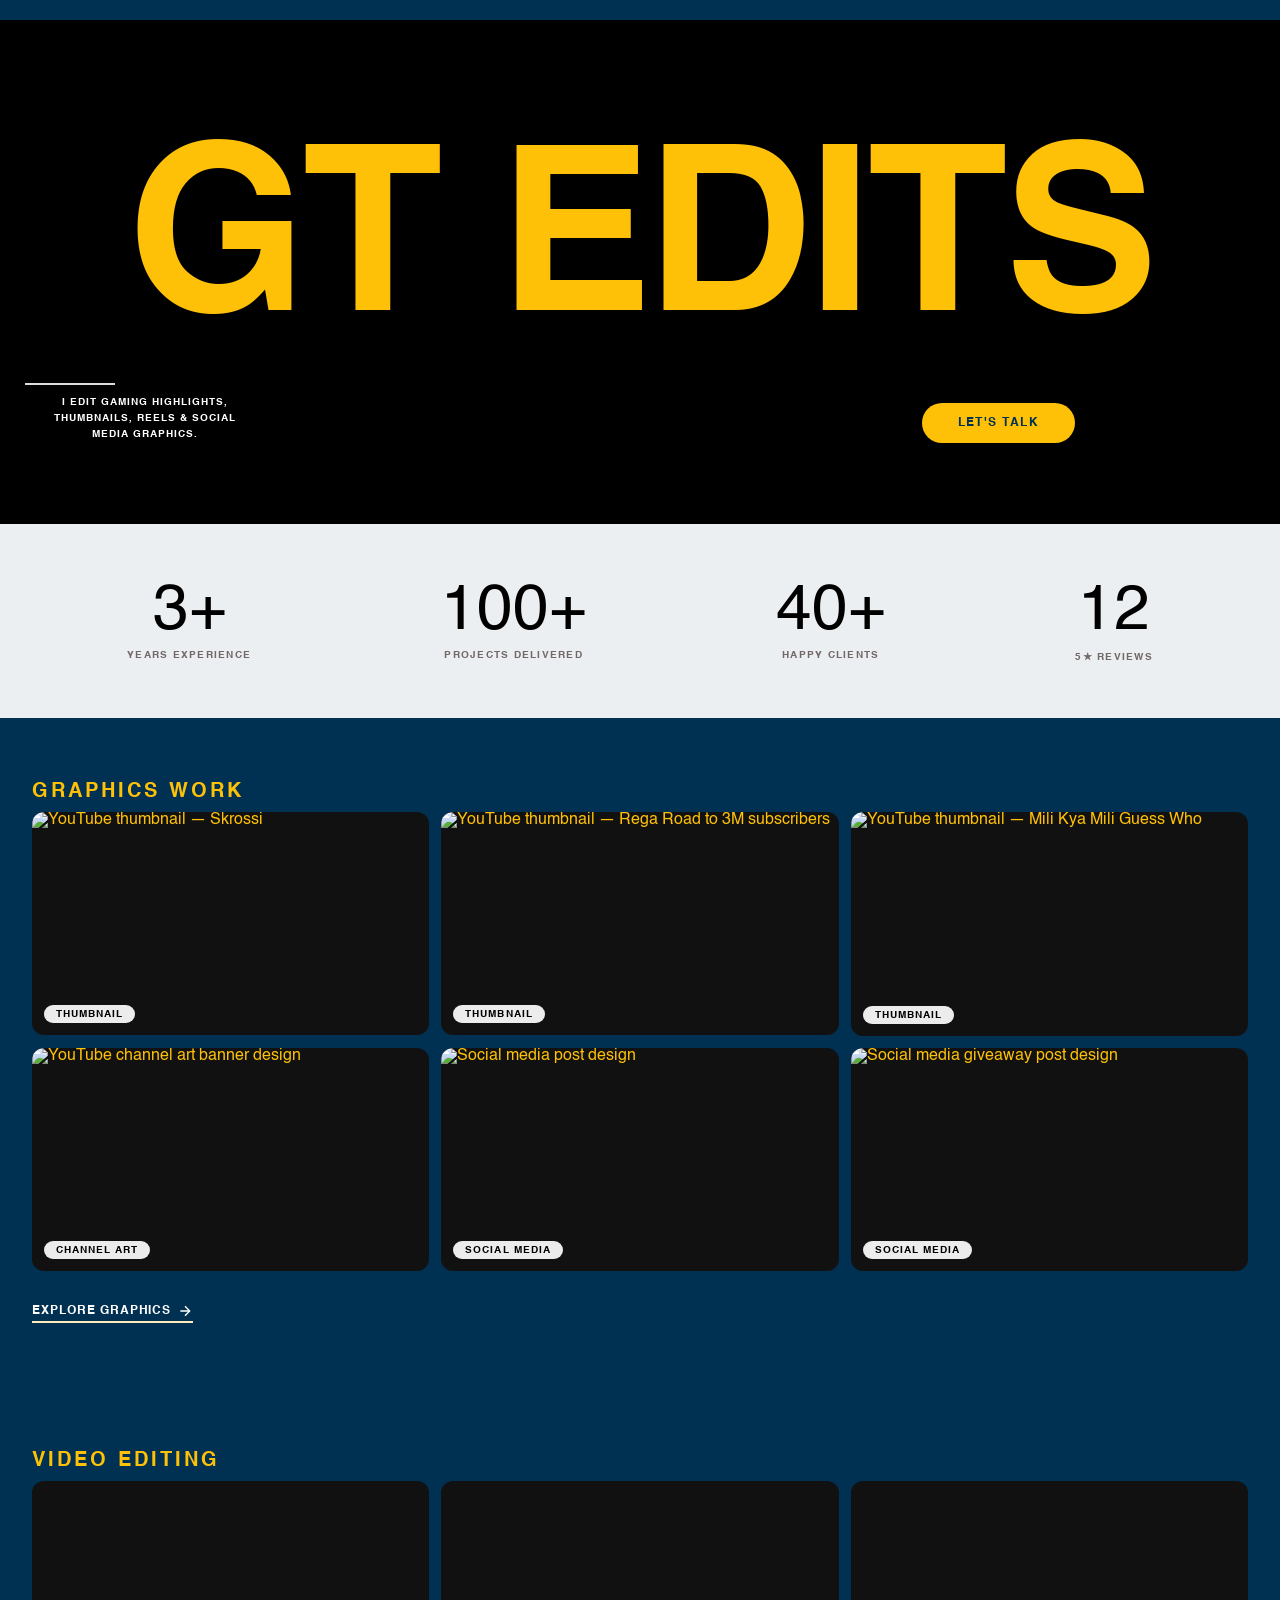
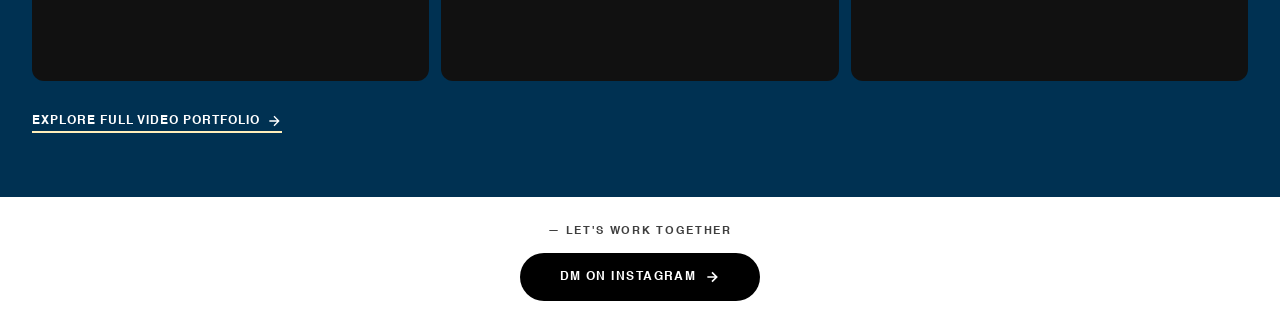
==== index.html @ 6e2072bf "Changed Fonts" ====
<!DOCTYPE html>
<html lang="en">

<head>
  <script async src="https://www.googletagmanager.com/gtag/js?id=G-DN6498BW3F"></script>
  <script>
    window.dataLayer = window.dataLayer || [];
    function gtag() { dataLayer.push(arguments); }
    gtag('js', new Date());
    gtag('config', 'G-DN6498BW3F');
  </script>

  <meta charset="UTF-8">
  <meta name="viewport" content="width=device-width, initial-scale=1.0">
  <meta name="description"
    content="GT Edits Portfolio — Tanishq Mehta, a freelance video editor and graphic designer specializing in gaming highlights, thumbnails, reels, and social media graphics.">
  <title>GT Edits Portfolio</title>
  <link rel="canonical" href="https://gt228-tan.github.io/GT-Edits-Portfolio/">
  <meta name="robots" content="index, follow">
  <meta property="og:type" content="website">
  <meta property="og:title" content="GT Edits Portfolio">
  <meta property="og:description" content="GT Edits Portfolio — Tanishq Mehta, a freelance video editor and graphic designer specializing in gaming highlights, thumbnails, reels, and social media graphics.">
  <meta property="og:url" content="https://gt228-tan.github.io/GT-Edits-Portfolio/">
  <meta property="og:image" content="https://gt228-tan.github.io/GT-Edits-Portfolio/GT_LOGO.png">
  <meta property="og:site_name" content="GT Edits">
  <meta name="twitter:card" content="summary_large_image">
  <meta name="twitter:title" content="GT Edits Portfolio">
  <meta name="twitter:description" content="GT Edits Portfolio — Tanishq Mehta, a freelance video editor and graphic designer specializing in gaming highlights, thumbnails, reels, and social media graphics.">
  <meta name="twitter:image" content="https://gt228-tan.github.io/GT-Edits-Portfolio/GT_LOGO.png">
  <meta name="twitter:creator" content="@GTTanishq22">

  <link rel="preload" href="fonts/Helvetica.woff" as="font" type="font/woff" crossorigin>
  <link rel="preload" href="fonts/Helvetica-Bold.woff" as="font" type="font/woff" crossorigin>

  <link rel="icon" type="image/x-icon" href="GTLogo.ico">
  <link rel="stylesheet" href="new.css">
</head>

<body data-page="Home">

  <div id="gt-header"></div>

  <section class="hero">
    <div class="hero-text-block">

      <div class="hero-row-2">
        <h1 class="hero-editor">GT EDITS</h1>
      </div>

      <div class="hero-bottom">
        <div class="hero-tagline">
          <hr>
          <p>I edit gaming highlights,<br>thumbnails, reels &amp; social media graphics.</p>
        </div>

        <a href="https://www.instagram.com/gt._.edits/" target="_blank" rel="noopener noreferrer" class="hero-cta">
          Let's Talk
        </a>
      </div>

    </div>
  </section>

  <div class="stats-bar">
    <div class="stat-item">
      <span class="stat-num">3+</span>
      <span class="stat-label">Years Experience</span>
    </div>
    <div class="stat-item">
      <span class="stat-num">100+</span>
      <span class="stat-label">Projects Delivered</span>
    </div>
    <div class="stat-item">
      <span class="stat-num">40+</span>
      <span class="stat-label">Happy Clients</span>
    </div>
    <div class="stat-item">
      <span class="stat-num">12</span>
      <span class="stat-label">5★ Reviews</span>
    </div>
  </div>

  <section class="work-preview">
    <h2 class="section-label">Graphics Work</h2>

    <div class="work-grid">
      <div class="work-card">
        <img src="Tbs/mazy50finish.jpg" alt="YouTube thumbnail — Skrossi" loading="lazy">
        <span class="work-card-label">Thumbnail</span>
      </div>
      <div class="work-card">
        
        <img src="Tbs/Rega Road to 3M.jpg" alt="YouTube thumbnail — Rega Road to 3M subscribers" loading="lazy">
        <span class="work-card-label">Thumbnail</span>
      </div>
      <div class="work-card">
        <img src="Tbs/Mili Guess Who 2.jpg" alt="YouTube thumbnail — Mili Kya Mili Guess Who" loading="lazy">
        <span class="work-card-label">Thumbnail</span>
      </div>
      <!-- <div class="work-card">
        <img src="Tbs/Skrossi Tb.jpg" alt="YouTube thumbnail — Skrossi" loading="lazy">
        <span class="work-card-label">Thumbnail</span>
      </div> -->
      <div class="work-card">
        <img src="Tbs/BHs/banner4.png" alt="YouTube channel art banner design" loading="lazy">
        <span class="work-card-label">Channel Art</span>
      </div>
      <div class="work-card">
        <img src="SMP/Mau bt.jpeg" alt="Social media post design" loading="lazy" height="100px" width="100px">
        <span class="work-card-label">Social Media</span>
      </div>
      <div class="work-card">
        <img src="SMP/Giveaway 50.png" alt="Social media giveaway post design" loading="lazy">
        <span class="work-card-label">Social Media</span>
      </div>
    </div>

    <a href="Graphics.html" class="work-explore-link">
      Explore Graphics
      <svg width="16" height="16" fill="none" stroke="currentColor" stroke-width="2" viewBox="0 0 24 24">
        <path d="M5 12h14M12 5l7 7-7 7" />
      </svg>
    </a>
  </section>

  <section class="video-preview">
    <h2 class="section-label">Video Editing</h2>

    <div class="video-grid">
      <div class="video-card">
        <iframe src="https://www.youtube.com/embed/9n5BOeeUVZ0" title="GT Edits — Gaming Highlight 1" allowfullscreen
          loading="lazy"></iframe>
      </div>
      <div class="video-card">
        <iframe src="https://www.youtube.com/embed/ND9HsXnrsl4" title="GT Edits — Gaming Highlight 2" allowfullscreen
          loading="lazy"></iframe>
      </div>
      <div class="video-card">
        <iframe src="https://www.youtube.com/embed/OLx-7hmLeWI" title="GT Edits — Vlog" allowfullscreen
          loading="lazy"></iframe>
      </div>
    </div>

    <a href="Vid.html" class="work-explore-link">
      Explore Full Video Portfolio
      <svg width="16" height="16" fill="none" stroke="currentColor" stroke-width="2" viewBox="0 0 24 24">
        <path d="M5 12h14M12 5l7 7-7 7" />
      </svg>
    </a>
  </section>



  <section class="contact-cta">
    <p class="tagline">— Let's Work Together</p>

    <a href="https://www.instagram.com/gt._.edits/" target="_blank" rel="noopener noreferrer" class="cta-btn-white">
      DM on Instagram
      <svg width="16" height="16" fill="none" stroke="currentColor" stroke-width="2.5" viewBox="0 0 24 24">
        <path d="M5 12h14M12 5l7 7-7 7" />
      </svg>
    </a>
  </section>

  <div id="gt-footer"></div>

  <script src="nav.js"></script>
</body>

</html>
---- new.css ----
/* #### Helvetica Font Family (@font-face) #### */
@font-face {
  font-family: 'Helvetica';
  font-style: normal;
  font-weight: 400;
  font-display: swap;
  src: local('Helvetica'),
       url('fonts/Helvetica.woff') format('woff'),
       url('fonts/Helvetica.ttf') format('truetype');
}

@font-face {
  font-family: 'Helvetica';
  font-style: normal;
  font-weight: 700;
  font-display: swap;
  src: local('Helvetica Bold'),
       url('fonts/Helvetica-Bold.woff') format('woff'),
       url('fonts/Helvetica-Bold.ttf') format('truetype');
}

@font-face {
  font-family: 'Helvetica';
  font-style: italic;
  font-weight: 400;
  font-display: swap;
  src: local('Helvetica Oblique'),
       url('fonts/Helvetica-Oblique.woff') format('woff'),
       url('fonts/Helvetica-Oblique.ttf') format('truetype');
}

@font-face {
  font-family: 'Helvetica';
  font-style: italic;
  font-weight: 700;
  font-display: swap;
  src: local('Helvetica Bold Oblique'),
       url('fonts/Helvetica-BoldOblique.woff') format('woff'),
       url('fonts/Helvetica-BoldOblique.ttf') format('truetype');
}

@font-face {
  font-family: 'Helvetica';
  font-style: normal;
  font-weight: 300;
  font-display: swap;
  src: local('Helvetica Light'),
       url('fonts/Helvetica-Light.woff') format('woff'),
       url('fonts/Helvetica-Light.ttf') format('truetype');
}

@font-face {
  font-family: 'Helvetica Compressed';
  font-style: normal;
  font-weight: 400;
  font-display: swap;
  src: local('Helvetica Compressed'),
       url('fonts/Helvetica-Compressed.woff') format('woff'),
       url('fonts/helvetica-compressed-5871d14b6903a.otf') format('opentype');
}

@font-face {
  font-family: 'Helvetica Rounded Bold';
  font-style: normal;
  font-weight: 700;
  font-display: swap;
  src: local('Helvetica Rounded Bold'),
       url('fonts/Helvetica-RoundedBold.woff') format('woff'),
       url('fonts/helvetica-rounded-bold-5871d05ead8de.otf') format('opentype');
}

:root {
  --blue: #2020ff;
  --blue-dark: #1414cc;
  --red: #ffffff;

  /* Light theme tokens */
  --bg: #003152;
  --bg-section: #003152;
  --bg-stats: #ffffffeb;
  --color-text: #FEC107;
  --navbar-bg: #001729;
  --navbar-border: rgba(0, 0, 0, 0.06);
  --logo-color: #ffffff;
  --footer-bg: #000000;
  --footer-color: #ffffff;
  --section-label-color: #FEC107;
  --work-card-bg: #111111;
  --video-card-bg: #111111;
  --contact-cta-bg: #ffffff;
  --contact-cta-color: #000000;
  --cta-btn-bg: #000000;
  --cta-btn-color: #ffffff;
  --explore-link-color: #ffffff;
}

/* [data-theme="dark"] {
  --bg: #0d0d0d;
  --bg-section: #111111;
  --bg-stats: #161616;
  --color-text: #f0f0f0;
  --navbar-bg: rgba(13, 13, 13, 0.92);
  --navbar-border: rgba(255, 255, 255, 0.07);
  --logo-color: #ffffff;
  --footer-bg: #000000;
  --footer-color: #ffffff;
  --section-label-color: #f0f0f0;
  --work-card-bg: #1e1e1e;
  --video-card-bg: #1e1e1e;
  --contact-cta-bg: #111111;
  --contact-cta-color: #f0f0f0;
  --cta-btn-bg: #f0f0f0;
  --cta-btn-color: #000000;
  --explore-link-color: #f0f0f0;
} */

* {
  box-sizing: border-box;
  margin: 0;
  padding: 0;
}

html {
  scroll-behavior: smooth;
}

body {
  font-family: 'Helvetica', Arial, sans-serif;
  background: var(--bg);
  color: var(--color-text);
  overflow-x: hidden;
  transition: background 0.3s ease, color 0.3s ease;
}

.gt-navbar {
  position: fixed;
  top: 0;
  left: 0;
  right: 0;
  z-index: 100;
  display: flex;
  align-items: center;
  justify-content: space-between;
  padding: 3px 8px;
  background: var(--navbar-bg);
  backdrop-filter: blur(10px);
  border-bottom: 1px solid var(--navbar-border);
  transition: background 0.3s ease, border-color 0.3s ease;
}

.gt-logo {
  font-family: 'Helvetica', Arial, sans-serif;
  font-size: 1.4rem;
  letter-spacing: 1px;
  color: var(--logo-color);
  text-decoration: none;
  transition: color 0.3s ease;
}



.navnav {
  display: flex;
  align-items: center;
  padding: 10px 8px;
  gap: 20px;
  margin-left: auto;
  justify-content: flex-end;
}

.gt-nav {
  font-family: 'Helvetica', Arial, sans-serif;
  font-size: 18px;
  color: #ffffff;
  text-decoration: none;

}

@media (min-width: 769px) {
  .gt-hamburger {
    display: none;
  }
}

@media (max-width: 768px) {
  .navnav {
    display: none;
  }
}



.gt-logo span {
  color: var(--blue);
}

.gt-hamburger {
  display: flex;
  flex-direction: column;
  gap: 5px;
  cursor: pointer;
  padding: 4px;
  background: none;
  border: none;
}

.gt-hamburger span {
  display: block;
  width: 24px;
  height: 2px;
  background: var(--logo-color);
  transition: all 0.3s;
}

.gt-mobile-menu {
  position: fixed;
  top: 0;
  right: -100%;
  width: min(300px, 85vw);
  height: 100vh;
  background: #000;
  z-index: 200;
  padding: 60px 32px 32px;
  display: flex;
  flex-direction: column;
  gap: 32px;
  transition: right 0.35s cubic-bezier(0.4, 0, 0.2, 1);
}

.gt-mobile-menu.open {
  right: 0;
}

.gt-mobile-menu a {
  color: #fff;
  text-decoration: none;
  font-size: 1.5rem;
  font-weight: 700;
  letter-spacing: 0.02em;
  transition: color 0.2s;
}

.gt-mobile-menu a:hover {
  color: #FEC107;
}

.gt-mobile-contact {
  color: #FEC107;
  margin-top: auto;
}

.gt-mobile-close {
  position: absolute;
  top: 20px;
  right: 24px;
  background: none;
  border: none;
  color: #fff;
  font-size: 1.8rem;
  cursor: pointer;
  line-height: 1;
}

.gt-overlay {
  position: fixed;
  inset: 0;
  background: rgba(0, 0, 0, 0.5);
  z-index: 150;
  opacity: 0;
  pointer-events: none;
  transition: opacity 0.3s;
}

.gt-overlay.open {
  opacity: 1;
  pointer-events: all;
}

.hero {
  min-height: 56vh;
  display: flex;
  flex-direction: column;
  justify-content: center;
  padding-top: 20px;
  margin-top: 20px;
  background: #000000;
  position: relative;
  overflow: hidden;
}

@media (max-width: 768px) {
  .hero {
    padding-top: 6px;
  }
}

.hero-text-block {
  text-align: center;
  position: relative;
  padding: 0 5px;
}

.hero-editor {
  font-family: 'Helvetica', Arial, sans-serif;
  font-size: clamp(5rem, 18vw, 16rem);
  color: #FEC107;
  letter-spacing: -0.02em;
  line-height: 0.85;
  display: block;
  margin-top: 50px;
}

.hero-bottom {
  display: flex;
  align-items: flex-end;
  justify-content: space-between;
  padding-top: 20px;
  padding-left: 20px;
  margin-top: 16px;
  gap: 20px;
  margin-bottom: 20px;
  flex-wrap: wrap;
}

@media (max-width: 768px) {
  .hero-bottom {
    padding-top: 20px;
    padding-left: 50px;
    margin-top: 16px;
    gap: 20px;
    flex-wrap: wrap;
  }
}

.hero-tagline {
  max-width: 220px;
}

.hero-tagline hr {
  border: none;
  border-top: 2px solid #dbdbdb;
  width: 90px;
  margin-bottom: 10px;
}

.hero-tagline p {
  font-size: 0.62rem;
  font-weight: 700;
  letter-spacing: 0.1em;
  text-transform: uppercase;
  line-height: 1.6;
  margin-left: 20px;
  color: #ffffff;
}

.hero-cta {
  display: inline-flex;
  align-items: center;
  background: #FEC107;
  color: #003152;
  font-family: 'Helvetica', Arial, sans-serif;
  font-weight: 800;
  font-size: 0.75rem;
  letter-spacing: 0.12em;
  text-transform: uppercase;
  padding: 14px 36px;
  margin-right: 200px;
  border-radius: 100px;
  text-decoration: none;
  border: none;
  cursor: pointer;
  transition: background 0.2s, transform 0.15s;
}

@media (max-width: 768px) {
  .hero-cta {
    margin-right: 20px;
  }
}

.hero-cta:hover {
  background: var(--blue-dark);
  transform: translateY(-2px);
  color: #fff;
}

.work-preview {
  padding: 64px 32px;
  background: var(--bg-section);
  transition: background 0.3s ease;
}

.section-label {
  font-size: 20px;
  font-weight: 700;
  letter-spacing: 0.15em;
  text-transform: uppercase;
  color: var(--section-label-color);
  margin-bottom: 10px;
  transition: color 0.3s ease;
}

.work-grid {
  display: grid;
  grid-template-columns: repeat(3, 1fr);
  gap: 12px;
}

@media (max-width: 640px) {
  .work-grid {
    grid-template-columns: 1fr;
  }
}

.work-card {
  position: relative;
  overflow: hidden;
  border-radius: 12px;
  aspect-ratio: 16 / 9;
  background: var(--work-card-bg);
  transition: background 0.3s ease;
}

.work-card img {
  width: 100%;
  height: 100%;
  object-fit: cover;
  transition: transform 0.4s ease;
  display: block;
}

.work-card:hover img {
  transform: scale(1.06);
}

.work-card-label {
  position: absolute;
  bottom: 12px;
  left: 12px;
  background: rgba(255, 255, 255, 0.92);
  color: #000;
  font-size: 0.65rem;
  font-weight: 800;
  letter-spacing: 0.1em;
  text-transform: uppercase;
  padding: 4px 12px;
  border-radius: 100px;
}

.work-explore-link {
  display: inline-flex;
  align-items: center;
  gap: 6px;
  margin-top: 32px;
  font-size: 12px;
  font-weight: 700;
  letter-spacing: 0.08em;
  text-transform: uppercase;
  color: var(--explore-link-color);
  text-decoration: none;
  border-bottom: 2px solid #ffeeba;;
  padding-bottom: 2px;
  transition: color 0.2s;
}

.work-explore-link:hover {
  color: #ffeeba;
}

.stats-bar {
  background: var(--bg-stats);
  display: flex;
  justify-content: space-around;
  flex-wrap: wrap;
  gap: 0;
  padding: 40px 32px;
  transition: background 0.3s ease;
}

.stat-item {
  text-align: center;
  padding: 16px 24px;
}

.stat-num {
  font-family: 'Helvetica', Arial, sans-serif;
  font-size: clamp(2.5rem, 6vw, 4rem);
  color: #000000;
  display: block;
  line-height: 1;
}

.stat-label {
  display: block;
  font-size: 0.65rem;
  font-weight: 700;
  letter-spacing: 0.12em;
  text-transform: uppercase;
  color: rgba(35, 13, 13, 0.6);
  margin-top: 6px;
}

.video-preview {
  padding: 64px 32px;
  background: var(--bg-section);
  transition: background 0.3s ease;
}

.video-grid {
  display: grid;
  grid-template-columns: repeat(3, 1fr);
  gap: 12px;
}

@media (max-width: 640px) {
  .video-grid {
    grid-template-columns: 1fr;
  }
}

.video-card {
  border-radius: 12px;
  overflow: hidden;
  background: var(--video-card-bg);
  transition: background 0.3s ease;
}

.video-card iframe {
  width: 100%;
  height: 200px;
  display: block;
  border: none;
}

.clients-strip {
  padding: 48px 32px;
  background: #f5f5f5;
}

.clients-strip-label {
  text-align: center;
  font-size: 0.65rem;
  font-weight: 700;
  letter-spacing: 0.15em;
  text-transform: uppercase;
  color: #888;
  margin-bottom: 28px;
}

.clients-scroll {
  display: flex;
  overflow-x: auto;
  justify-content: center;
  gap: 16px;
  padding-bottom: 12px;
  scrollbar-width: none;
  margin-left: 20px;
}

.clients-scroll::-webkit-scrollbar {
  display: none;
}

.client-chip {
  flex-shrink: 0;
  display: flex;
  align-items: center;
  gap: 10px;
  background: #fff;
  border-radius: 100px;
  padding: 10px 18px 10px 10px;
  font-size: 0.75rem;
  font-weight: 700;
  color: #000;
  text-decoration: none;
  border: 1.5px solid #e0e0e0;
  transition: border-color 0.2s, transform 0.15s;
  white-space: nowrap;
}

.client-chip:hover {
  border-color: var(--blue);
  transform: translateY(-2px);
}

.client-chip img {
  width: 32px;
  height: 32px;
  border-radius: 50%;
  object-fit: cover;
}

.client-chip-count {
  color: #888;
  font-weight: 400;
  font-size: 0.65rem;
  margin-left: 4px;
}

.client-chip--accent {
  border-color: var(--blue);
  color: var(--blue);
}

.contact-cta {
  background: var(--contact-cta-bg);
  padding: 28px 32px;
  text-align: center;
  color: var(--contact-cta-color);
  transition: background 0.3s ease, color 0.3s ease;
}

.contact-cta .tagline {
  font-size: 0.7rem;
  font-weight: 700;
  letter-spacing: 0.15em;
  text-transform: uppercase;
  opacity: 0.75;
  margin-bottom: 16px;
}

.cta-btn-white {
  display: inline-flex;
  align-items: center;
  gap: 8px;
  background: var(--cta-btn-bg);
  color: var(--cta-btn-color);
  font-weight: 800;
  font-size: 0.75rem;
  letter-spacing: 0.12em;
  text-transform: uppercase;
  padding: 16px 40px;
  border-radius: 100px;
  text-decoration: none;
  transition: background 0.2s, transform 0.15s, color 0.3s ease;
}

.cta-btn-white:hover {
  background: #003152;
  color: #fff;
  transform: translateY(-2px);
}

.gt-footer {
  background: #001729;
  color: #fff;
  padding: 28px 32px;
  display: flex;
  justify-content: space-between;
  align-items: center;
  flex-wrap: wrap;
  gap: 12px;
}

@media (max-width: 768px) {
  .gt-footer {
    flex-direction: column;
    align-items: flex-start;
    gap: 20px;
    padding: 24px 20px;
  }

  .gt-footer-links {
    flex-wrap: wrap;
    gap: 12px;
  }

  .gt-footer-copy {
    text-align: left;
  }
}

.gt-footer-logo {
  font-family: 'Helvetica', Arial, sans-serif;
  font-size: 1.1rem;
  letter-spacing: 1px;
  text-decoration: none;
  color: #fff;
}

.gt-footer-logo span {
  color: var(--blue);
}

.gt-footer-links {
  display: flex;
  align-items: center;
  gap: 20px;
}

.gt-footer-links a {
  color: rgba(255, 255, 255, 0.6);
  font-size: 0.7rem;
  font-weight: 600;
  letter-spacing: 0.08em;
  text-transform: uppercase;
  text-decoration: none;
  transition: color 0.2s;
}

.gt-footer-links a:hover {
  color: #fff;
}

.gt-footer-social {
  display: flex;
  align-items: center;
  gap: 16px;
}

.gt-footer-social a {
  color: rgba(255, 255, 255, 0.6);
  transition: color 0.2s;
}

.gt-footer-social a:hover {
  color: #FEC107;
}

.gt-footer-social svg {
  width: 18px;
  height: 18px;
}

.gt-footer-copy {
  width: 100%;
  text-align: center;
  font-size: 0.65rem;
  color: rgba(255, 255, 255, 0.35);
  padding-top: 16px;
  border-top: 1px solid rgba(255, 255, 255, 0.08);
}
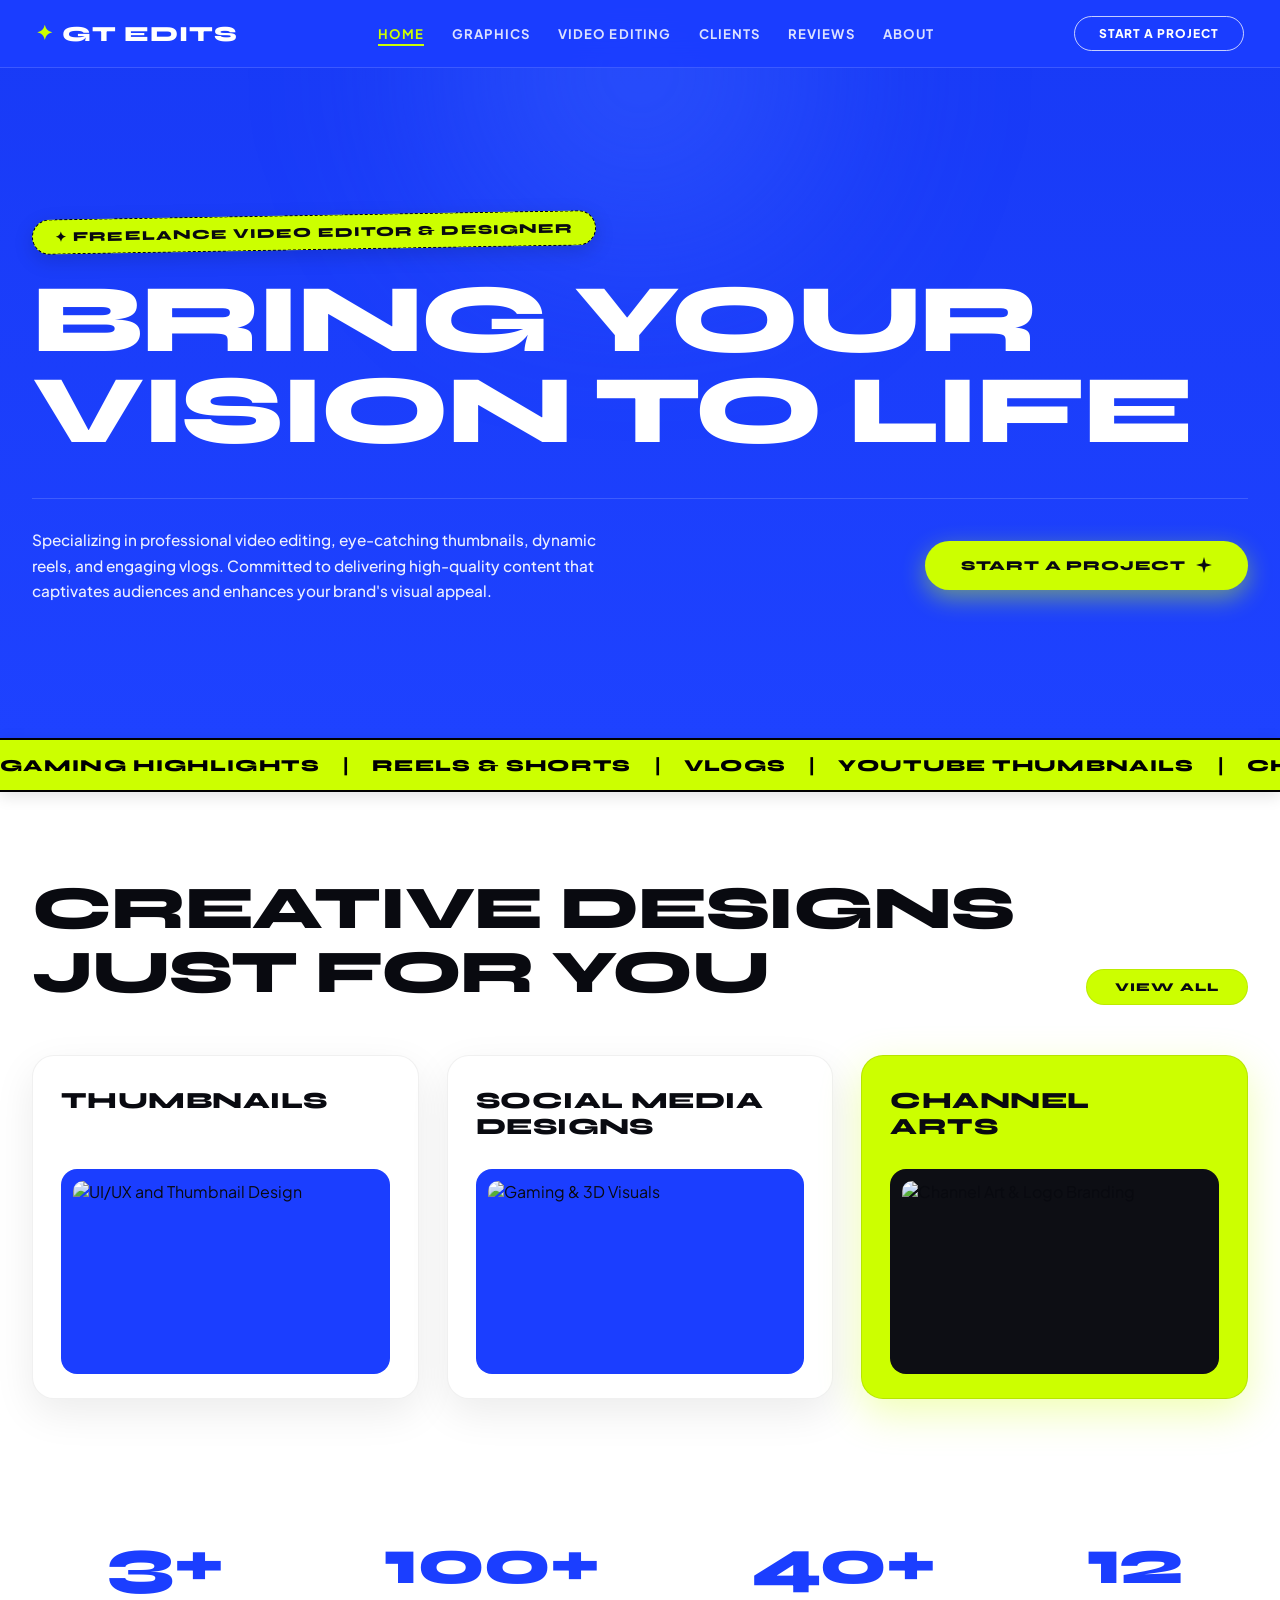
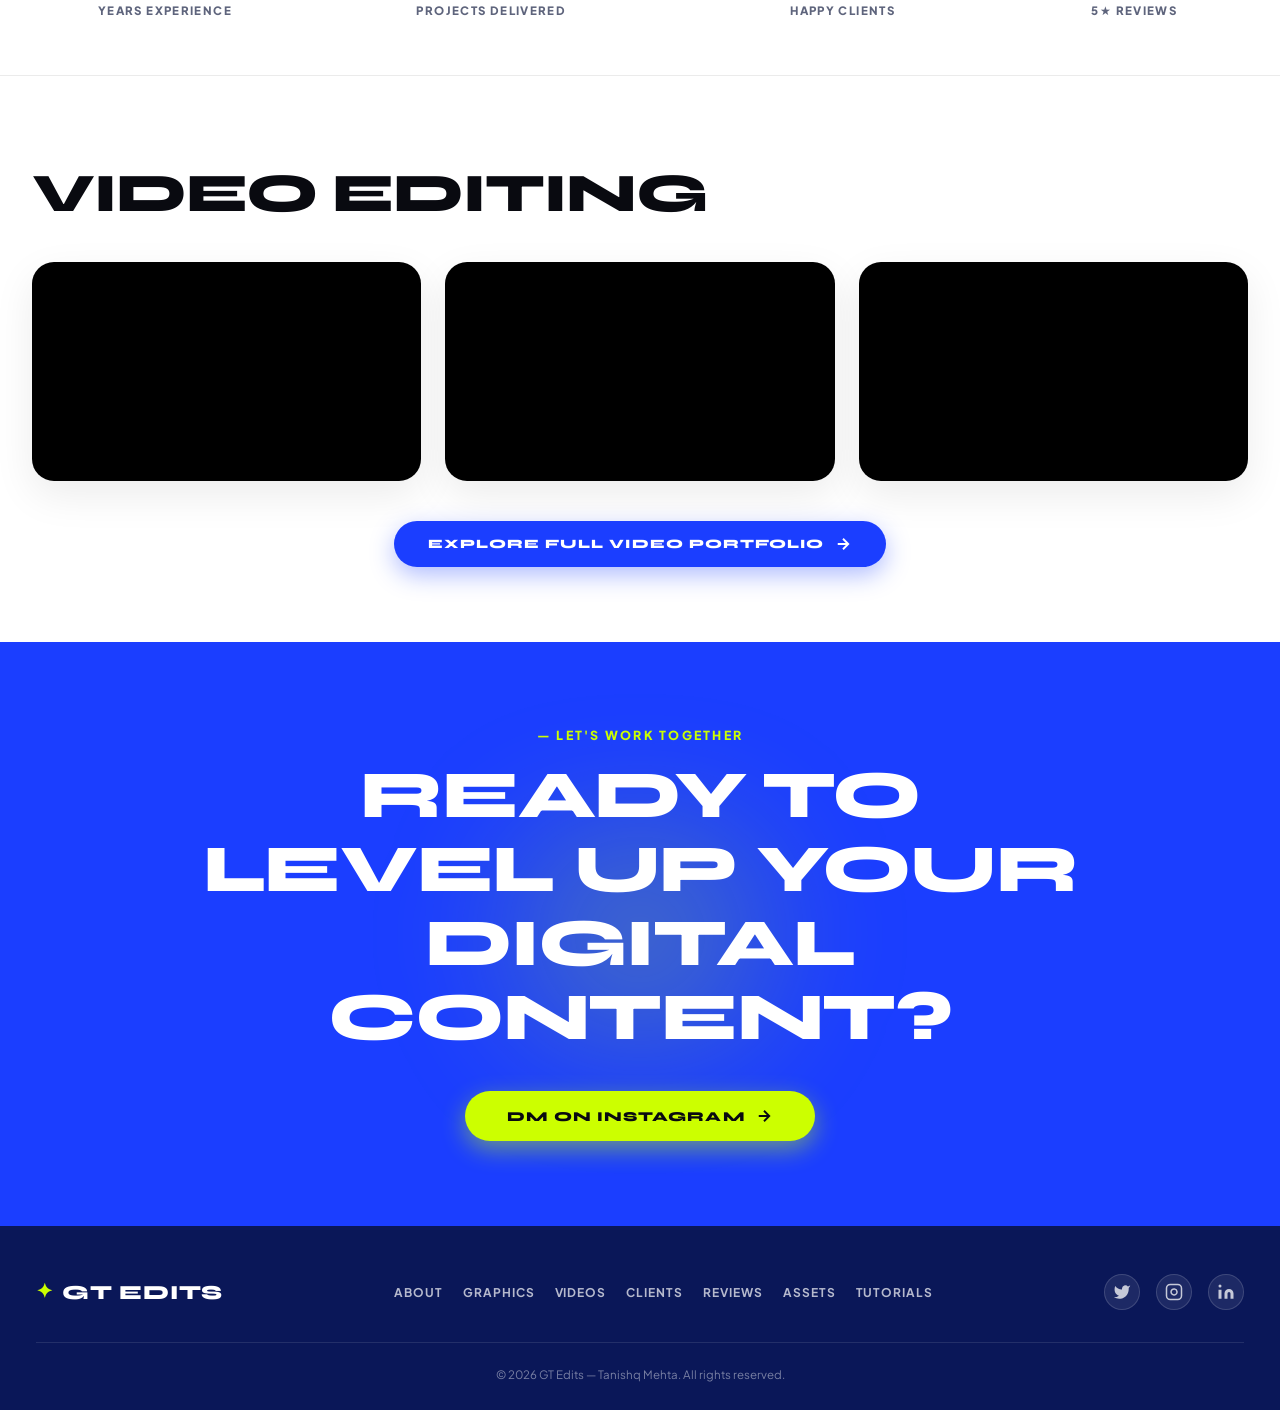
==== commit 50fc0043: "Changed the UI : New UI Theme : Blue and White" ====
--- a/index.html
+++ b/index.html
@@ -19,48 +19,173 @@
   <meta name="robots" content="index, follow">
   <meta property="og:type" content="website">
   <meta property="og:title" content="GT Edits Portfolio">
-  <meta property="og:description" content="GT Edits Portfolio — Tanishq Mehta, a freelance video editor and graphic designer specializing in gaming highlights, thumbnails, reels, and social media graphics.">
+  <meta property="og:description"
+    content="GT Edits Portfolio — Tanishq Mehta, a freelance video editor and graphic designer specializing in gaming highlights, thumbnails, reels, and social media graphics.">
   <meta property="og:url" content="https://gt228-tan.github.io/GT-Edits-Portfolio/">
   <meta property="og:image" content="https://gt228-tan.github.io/GT-Edits-Portfolio/GT_LOGO.png">
   <meta property="og:site_name" content="GT Edits">
   <meta name="twitter:card" content="summary_large_image">
   <meta name="twitter:title" content="GT Edits Portfolio">
-  <meta name="twitter:description" content="GT Edits Portfolio — Tanishq Mehta, a freelance video editor and graphic designer specializing in gaming highlights, thumbnails, reels, and social media graphics.">
+  <meta name="twitter:description"
+    content="GT Edits Portfolio — Tanishq Mehta, a freelance video editor and graphic designer specializing in gaming highlights, thumbnails, reels, and social media graphics.">
   <meta name="twitter:image" content="https://gt228-tan.github.io/GT-Edits-Portfolio/GT_LOGO.png">
   <meta name="twitter:creator" content="@GTTanishq22">
 
+  <link rel="preconnect" href="https://fonts.googleapis.com">
+  <link rel="preconnect" href="https://fonts.gstatic.com" crossorigin>
+  <link
+    href="https://fonts.googleapis.com/css2?family=Plus+Jakarta+Sans:ital,wght@0,400;0,500;0,600;0,700;0,800;1,700;1,800&family=Syne:wght@700;800;900&display=swap"
+    rel="stylesheet">
+
   <link rel="preload" href="fonts/Helvetica.woff" as="font" type="font/woff" crossorigin>
   <link rel="preload" href="fonts/Helvetica-Bold.woff" as="font" type="font/woff" crossorigin>
 
   <link rel="icon" type="image/x-icon" href="GTLogo.ico">
-  <link rel="stylesheet" href="new.css">
+  <link rel="stylesheet" href="new.css?v=fresh4">
 </head>
 
 <body data-page="Home">
 
   <div id="gt-header"></div>
 
+  <!-- HERO SECTION (Electric Royal Blue + Neon Lime Badge + Chunky Display Typography) -->
   <section class="hero">
-    <div class="hero-text-block">
-
-      <div class="hero-row-2">
-        <h1 class="hero-editor">GT EDITS</h1>
-      </div>
-
-      <div class="hero-bottom">
-        <div class="hero-tagline">
-          <hr>
-          <p>I edit gaming highlights,<br>thumbnails, reels &amp; social media graphics.</p>
-        </div>
-
-        <a href="https://www.instagram.com/gt._.edits/" target="_blank" rel="noopener noreferrer" class="hero-cta">
-          Let's Talk
+    <div class="hero-container">
+      <div class="hero-top-badge-row">
+        <div class="hero-badge-pill">
+          <span>✦ FREELANCE VIDEO EDITOR &amp; DESIGNER</span>
+        </div>
+      </div>
+
+      <div class="hero-title-wrap">
+        <h1 class="hero-title">
+          <span class="hero-line">BRING YOUR</span>
+          <span class="hero-line">VISION TO LIFE</span>
+        </h1>
+      </div>
+
+      <div class="hero-bottom-row">
+        <div class="hero-desc-wrap">
+          <p class="hero-desc">
+            Specializing in professional video editing, eye-catching thumbnails, dynamic reels, and engaging vlogs. Committed to delivering high-quality content that captivates audiences and enhances your brand's visual appeal.
+          </p>
+        </div>
+
+        <a href="https://www.instagram.com/gt._.edits/" target="_blank" rel="noopener noreferrer" class="hero-cta-neon">
+          Start A Project
+          <svg class="star-icon" viewBox="0 0 24 24" width="16" height="16" fill="currentColor">
+            <path d="M12 0L14.59 9.41L24 12L14.59 14.59L12 24L9.41 14.59L0 12L9.41 9.41L12 0Z" />
+          </svg>
         </a>
       </div>
-
-    </div>
-  </section>
-
+    </div>
+  </section>
+
+  <!-- MARQUEE TICKER TAPE (Neon Lime Ribbon with Infinite Scrolling Banner) -->
+  <div class="marquee-ribbon-container">
+    <div class="marquee-ribbon">
+      <div class="marquee-track">
+
+        <span class="ticker-item">GAMING HIGHLIGHTS</span><span class="ticker-sep">|</span>
+        <span class="ticker-item">REELS &amp; SHORTS</span><span class="ticker-sep">|</span>
+        <span class="ticker-item">VLOGS</span><span class="ticker-sep">|</span>
+        <span class="ticker-item">YOUTUBE THUMBNAILS</span><span class="ticker-sep">|</span>
+        <span class="ticker-item">CHANNEL ARTS</span><span class="ticker-sep">|</span>
+        <span class="ticker-item">SOCIAL MEDIA DESIGNS</span><span class="ticker-sep">|</span>
+        <span class="ticker-item">GAMING HIGHLIGHTS</span><span class="ticker-sep">|</span>
+        <span class="ticker-item">REELS &amp; SHORTS</span><span class="ticker-sep">|</span>
+        <span class="ticker-item">VLOGS</span><span class="ticker-sep">|</span>
+        <span class="ticker-item">YOUTUBE THUMBNAILS</span><span class="ticker-sep">|</span>
+        <span class="ticker-item">CHANNEL ARTS</span><span class="ticker-sep">|</span>
+        <span class="ticker-item">SOCIAL MEDIA DESIGNS</span><span class="ticker-sep">|</span>
+
+
+      </div>
+    </div>
+  </div>
+
+  <!-- CREATIVE SOLUTIONS JUST FOR YOU (3 Distinct Card Deck matching reference) -->
+  <section class="solutions-section">
+    <div class="solutions-container">
+      <div class="solutions-header">
+        <div class="solutions-title-block">
+          <h2 class="solutions-heading">
+            CREATIVE DESIGNS <br>
+            JUST FOR YOU
+          </h2>
+        </div>
+        <a href="Graphics.html" class="btn-pill-lime">View All</a>
+
+
+      </div>
+
+      <div class="solutions-grid">
+        <!-- Card 1: Best UI/UX Design (White Card with Deep Blue Frame) -->
+        <div class="sol-card sol-card--white">
+          <div class="sol-card-header">
+            <h3 class="sol-card-title">THUMBNAILS</h3>
+          </div>
+          <div class="sol-card-frame sol-frame-blue">
+            <img src="Tbs/mazy50finish.jpg" alt="UI/UX and Thumbnail Design" loading="lazy">
+
+          </div>
+        </div>
+
+
+        <div class="sol-card sol-card--white">
+          <div class="sol-card-header">
+            <h3 class="sol-card-title">SOCIAL MEDIA<br>DESIGNS</h3>
+          </div>
+          <div class="sol-card-frame sol-frame-blue">
+            <img src="SMP/MD.png" alt="Gaming & 3D Visuals" loading="lazy">
+
+          </div>
+        </div>
+
+        <!-- Card 3: Logo & Branding (Neon Lime Card matching reference!) -->
+        <div class="sol-card sol-card--lime">
+          <div class="sol-card-header">
+            <h3 class="sol-card-title">CHANNEL<br>ARTS</h3>
+          </div>
+          <div class="sol-card-frame sol-frame-inner">
+            <img src="Tbs/BHs/banner4.png" alt="Channel Art & Logo Branding" loading="lazy">
+
+          </div>
+        </div>
+      </div>
+    </div>
+  </section>
+
+  <!-- COLLABORATION & KINETIC STATEMENT (Electric Blue Section matching reference) -->
+  <!-- <section class="collab-kinetic-section">
+    <div class="collab-container">
+      <div class="collab-header">
+        <span class="collab-label">IN COLLABORATION WITH</span>
+        <div class="collab-logos-row">
+          <span class="collab-brand">✦ SOUL Regaltos</span>
+          <span class="collab-brand">✦ Skrossi</span>
+          <span class="collab-brand">✦ Casper</span>
+          <span class="collab-brand">✦ Mili Kya Mili</span>
+          <span class="collab-brand">✦ SuperJonny</span>
+          <span class="collab-brand">✦ Elitex</span>
+        </div>
+      </div>
+
+      <div class="kinetic-text-wrap">
+        <h2 class="kinetic-text">
+          OUR EXPERT TEAM TRANSFORMS YOUR CONCEPTS TO
+          <span class="lime-badge-icon">✱</span>
+          STUNNING 3D VISUALS
+          <span class="inline-preview-pill">
+            <img src="Tbs/Rega Road to 3M.jpg" alt="Visual highlight preview" loading="lazy">
+          </span>
+          THAT ENGAGE. WHETHER YOU NEED WORK
+        </h2>
+      </div>
+    </div>
+  </section> -->
+
+  <!-- STATS BAR -->
   <div class="stats-bar">
     <div class="stat-item">
       <span class="stat-num">3+</span>
@@ -80,51 +205,12 @@
     </div>
   </div>
 
-  <section class="work-preview">
-    <h2 class="section-label">Graphics Work</h2>
-
-    <div class="work-grid">
-      <div class="work-card">
-        <img src="Tbs/mazy50finish.jpg" alt="YouTube thumbnail — Skrossi" loading="lazy">
-        <span class="work-card-label">Thumbnail</span>
-      </div>
-      <div class="work-card">
-        
-        <img src="Tbs/Rega Road to 3M.jpg" alt="YouTube thumbnail — Rega Road to 3M subscribers" loading="lazy">
-        <span class="work-card-label">Thumbnail</span>
-      </div>
-      <div class="work-card">
-        <img src="Tbs/Mili Guess Who 2.jpg" alt="YouTube thumbnail — Mili Kya Mili Guess Who" loading="lazy">
-        <span class="work-card-label">Thumbnail</span>
-      </div>
-      <!-- <div class="work-card">
-        <img src="Tbs/Skrossi Tb.jpg" alt="YouTube thumbnail — Skrossi" loading="lazy">
-        <span class="work-card-label">Thumbnail</span>
-      </div> -->
-      <div class="work-card">
-        <img src="Tbs/BHs/banner4.png" alt="YouTube channel art banner design" loading="lazy">
-        <span class="work-card-label">Channel Art</span>
-      </div>
-      <div class="work-card">
-        <img src="SMP/Mau bt.jpeg" alt="Social media post design" loading="lazy" height="100px" width="100px">
-        <span class="work-card-label">Social Media</span>
-      </div>
-      <div class="work-card">
-        <img src="SMP/Giveaway 50.png" alt="Social media giveaway post design" loading="lazy">
-        <span class="work-card-label">Social Media</span>
-      </div>
-    </div>
-
-    <a href="Graphics.html" class="work-explore-link">
-      Explore Graphics
-      <svg width="16" height="16" fill="none" stroke="currentColor" stroke-width="2" viewBox="0 0 24 24">
-        <path d="M5 12h14M12 5l7 7-7 7" />
-      </svg>
-    </a>
-  </section>
-
+
+  <!-- VIDEO EDITING SECTION -->
   <section class="video-preview">
-    <h2 class="section-label">Video Editing</h2>
+    <div class="video-header-container">
+      <h2 class="video-section-title">VIDEO EDITING</h2>
+    </div>
 
     <div class="video-grid">
       <div class="video-card">
@@ -141,30 +227,31 @@
       </div>
     </div>
 
-    <a href="Vid.html" class="work-explore-link">
-      Explore Full Video Portfolio
-      <svg width="16" height="16" fill="none" stroke="currentColor" stroke-width="2" viewBox="0 0 24 24">
+    <div class="video-footer-cta">
+      <a href="Vid.html" class="work-explore-link">
+        Explore Full Video Portfolio
+        <svg width="18" height="18" fill="none" stroke="currentColor" stroke-width="2.5" viewBox="0 0 24 24">
+          <path d="M5 12h14M12 5l7 7-7 7" />
+        </svg>
+      </a>
+    </div>
+  </section>
+
+  <!-- CONTACT CTA -->
+  <section class="contact-cta">
+    <p class="tagline">— Let's Work Together</p>
+    <h2 class="contact-cta-headline">READY TO LEVEL UP YOUR DIGITAL CONTENT?</h2>
+    <a href="https://www.instagram.com/gt._.edits/" target="_blank" rel="noopener noreferrer" class="cta-btn-neon">
+      DM on Instagram
+      <svg width="18" height="18" fill="none" stroke="currentColor" stroke-width="2.5" viewBox="0 0 24 24">
         <path d="M5 12h14M12 5l7 7-7 7" />
       </svg>
     </a>
   </section>
 
-
-
-  <section class="contact-cta">
-    <p class="tagline">— Let's Work Together</p>
-
-    <a href="https://www.instagram.com/gt._.edits/" target="_blank" rel="noopener noreferrer" class="cta-btn-white">
-      DM on Instagram
-      <svg width="16" height="16" fill="none" stroke="currentColor" stroke-width="2.5" viewBox="0 0 24 24">
-        <path d="M5 12h14M12 5l7 7-7 7" />
-      </svg>
-    </a>
-  </section>
-
   <div id="gt-footer"></div>
 
-  <script src="nav.js"></script>
+  <script src="nav.js?v=fresh4"></script>
 </body>
 
 </html>
--- a/new.css
+++ b/new.css
@@ -1,4 +1,4 @@
-/* #### Helvetica Font Family (@font-face) #### */
+/* #### Google Fonts & Local Helvetica Font Family #### */
 @font-face {
   font-family: 'Helvetica';
   font-style: normal;
@@ -40,7 +40,7 @@
 }
 
 @font-face {
-  font-family: 'Helvetica';
+  font-family: 'Helvetica Light';
   font-style: normal;
   font-weight: 300;
   font-display: swap;
@@ -69,50 +69,33 @@
        url('fonts/helvetica-rounded-bold-5871d05ead8de.otf') format('opentype');
 }
 
+/* ── Modern Design Tokens (Inspired by reference creative agency aesthetic) ── */
 :root {
-  --blue: #2020ff;
-  --blue-dark: #1414cc;
-  --red: #ffffff;
-
-  /* Light theme tokens */
-  --bg: #003152;
-  --bg-section: #003152;
-  --bg-stats: #ffffffeb;
-  --color-text: #FEC107;
-  --navbar-bg: #001729;
-  --navbar-border: rgba(0, 0, 0, 0.06);
-  --logo-color: #ffffff;
-  --footer-bg: #000000;
-  --footer-color: #ffffff;
-  --section-label-color: #FEC107;
-  --work-card-bg: #111111;
-  --video-card-bg: #111111;
-  --contact-cta-bg: #ffffff;
-  --contact-cta-color: #000000;
-  --cta-btn-bg: #000000;
-  --cta-btn-color: #ffffff;
-  --explore-link-color: #ffffff;
-}
-
-/* [data-theme="dark"] {
-  --bg: #0d0d0d;
-  --bg-section: #111111;
-  --bg-stats: #161616;
-  --color-text: #f0f0f0;
-  --navbar-bg: rgba(13, 13, 13, 0.92);
-  --navbar-border: rgba(255, 255, 255, 0.07);
-  --logo-color: #ffffff;
-  --footer-bg: #000000;
-  --footer-color: #ffffff;
-  --section-label-color: #f0f0f0;
-  --work-card-bg: #1e1e1e;
-  --video-card-bg: #1e1e1e;
-  --contact-cta-bg: #111111;
-  --contact-cta-color: #f0f0f0;
-  --cta-btn-bg: #f0f0f0;
-  --cta-btn-color: #000000;
-  --explore-link-color: #f0f0f0;
-} */
+  --blue-primary: #1b3eff;
+  --blue-vibrant: #2347ff;
+  --blue-deep: #10269c;
+  --blue-navy: #0a1758;
+  --neon-lime: #ccff00;
+  --neon-lime-hover: #b5e600;
+  --neon-lime-dark: #a2cf00;
+  --pure-white: #ffffff;
+  --light-bg: #f6f7fb;
+  --card-white: #ffffff;
+  --text-dark: #090a10;
+  --text-muted: #5e647c;
+  --text-light: #ffffff;
+  --border-light: rgba(0, 0, 0, 0.08);
+  --border-white: rgba(255, 255, 255, 0.16);
+  --font-display: 'Syne', 'Plus Jakarta Sans', 'Helvetica Rounded Bold', 'Helvetica', sans-serif;
+  --font-body: 'Plus Jakarta Sans', 'Helvetica', Arial, sans-serif;
+  --radius-pill: 9999px;
+  --radius-card: 22px;
+  --radius-card-sm: 16px;
+  --shadow-sm: 0 4px 16px rgba(0, 0, 0, 0.05);
+  --shadow-card: 0 14px 40px rgba(0, 0, 0, 0.08);
+  --shadow-card-hover: 0 22px 50px rgba(27, 62, 255, 0.18);
+  --shadow-neon: 0 8px 24px rgba(204, 255, 0, 0.45);
+}
 
 * {
   box-sizing: border-box;
@@ -122,109 +105,169 @@
 
 html {
   scroll-behavior: smooth;
+  font-size: 16px;
+  overflow-x: hidden;
+  width: 100%;
+  max-width: 100%;
 }
 
 body {
-  font-family: 'Helvetica', Arial, sans-serif;
-  background: var(--bg);
-  color: var(--color-text);
+  font-family: var(--font-body);
+  background: var(--light-bg);
+  color: var(--text-dark);
   overflow-x: hidden;
-  transition: background 0.3s ease, color 0.3s ease;
-}
-
+  width: 100%;
+  max-width: 100%;
+  -webkit-font-smoothing: antialiased;
+  -moz-osx-font-smoothing: grayscale;
+}
+
+img {
+  max-width: 100%;
+  display: block;
+}
+
+a {
+  color: inherit;
+  text-decoration: none;
+}
+
+/* ── Top Navigation Bar ── */
 .gt-navbar {
   position: fixed;
   top: 0;
   left: 0;
   right: 0;
-  z-index: 100;
+  width: 100%;
+  box-sizing: border-box;
+  z-index: 1000;
   display: flex;
   align-items: center;
   justify-content: space-between;
-  padding: 3px 8px;
-  background: var(--navbar-bg);
-  backdrop-filter: blur(10px);
-  border-bottom: 1px solid var(--navbar-border);
-  transition: background 0.3s ease, border-color 0.3s ease;
+  padding: 16px 36px;
+  background: rgba(27, 62, 255, 0.95);
+  backdrop-filter: blur(14px);
+  -webkit-backdrop-filter: blur(14px);
+  border-bottom: 1px solid rgba(255, 255, 255, 0.15);
+  transition: all 0.3s ease;
 }
 
 .gt-logo {
-  font-family: 'Helvetica', Arial, sans-serif;
-  font-size: 1.4rem;
-  letter-spacing: 1px;
-  color: var(--logo-color);
-  text-decoration: none;
-  transition: color 0.3s ease;
-}
-
-
+  font-family: var(--font-display);
+  font-size: 1.35rem;
+  font-weight: 800;
+  letter-spacing: 0.04em;
+  color: var(--pure-white);
+  display: flex;
+  align-items: center;
+  gap: 8px;
+  transition: transform 0.2s ease;
+}
+
+.gt-logo:hover {
+  transform: scale(1.03);
+}
+
+.gt-logo-symbol {
+  color: var(--neon-lime);
+  font-size: 1.25rem;
+  line-height: 1;
+}
 
 .navnav {
   display: flex;
   align-items: center;
-  padding: 10px 8px;
-  gap: 20px;
-  margin-left: auto;
-  justify-content: flex-end;
+  gap: 28px;
 }
 
 .gt-nav {
-  font-family: 'Helvetica', Arial, sans-serif;
-  font-size: 18px;
-  color: #ffffff;
-  text-decoration: none;
-
-}
-
-@media (min-width: 769px) {
-  .gt-hamburger {
-    display: none;
-  }
-}
-
-@media (max-width: 768px) {
-  .navnav {
-    display: none;
-  }
-}
-
-
-
-.gt-logo span {
-  color: var(--blue);
+  font-family: var(--font-body);
+  font-size: 0.82rem;
+  font-weight: 700;
+  letter-spacing: 0.08em;
+  text-transform: uppercase;
+  color: rgba(255, 255, 255, 0.85);
+  position: relative;
+  transition: color 0.2s ease;
+}
+
+.gt-nav:hover,
+.gt-nav.active {
+  color: var(--neon-lime);
+}
+
+.gt-nav::after {
+  content: '';
+  position: absolute;
+  bottom: -4px;
+  left: 0;
+  width: 0;
+  height: 2px;
+  background: var(--neon-lime);
+  transition: width 0.25s ease;
+}
+
+.gt-nav:hover::after,
+.gt-nav.active::after {
+  width: 100%;
+}
+
+.gt-nav-cta {
+  font-family: var(--font-body);
+  font-size: 0.75rem;
+  font-weight: 800;
+  letter-spacing: 0.08em;
+  text-transform: uppercase;
+  color: var(--pure-white);
+  border: 1.5px solid rgba(255, 255, 255, 0.75);
+  border-radius: var(--radius-pill);
+  padding: 9px 24px;
+  transition: all 0.25s ease;
+  white-space: nowrap;
+}
+
+.gt-nav-cta:hover {
+  background: var(--neon-lime);
+  border-color: var(--neon-lime);
+  color: var(--text-dark);
+  box-shadow: var(--shadow-neon);
+  transform: translateY(-2px);
 }
 
 .gt-hamburger {
-  display: flex;
+  display: none;
   flex-direction: column;
-  gap: 5px;
+  gap: 6px;
+  background: transparent;
+  border: none;
   cursor: pointer;
-  padding: 4px;
-  background: none;
-  border: none;
+  padding: 6px;
 }
 
 .gt-hamburger span {
   display: block;
   width: 24px;
   height: 2px;
-  background: var(--logo-color);
-  transition: all 0.3s;
-}
-
+  background: var(--pure-white);
+  border-radius: 2px;
+  transition: all 0.3s ease;
+}
+
+/* Mobile Menu */
 .gt-mobile-menu {
   position: fixed;
   top: 0;
   right: -100%;
-  width: min(300px, 85vw);
+  width: min(320px, 85vw);
   height: 100vh;
-  background: #000;
-  z-index: 200;
-  padding: 60px 32px 32px;
+  background: var(--blue-deep);
+  z-index: 1200;
+  padding: 70px 32px 36px;
   display: flex;
   flex-direction: column;
-  gap: 32px;
+  gap: 22px;
   transition: right 0.35s cubic-bezier(0.4, 0, 0.2, 1);
+  box-shadow: -10px 0 30px rgba(0, 0, 0, 0.4);
 }
 
 .gt-mobile-menu.open {
@@ -232,31 +275,41 @@
 }
 
 .gt-mobile-menu a {
-  color: #fff;
-  text-decoration: none;
-  font-size: 1.5rem;
+  color: var(--pure-white);
+  font-family: var(--font-display);
+  font-size: 1.3rem;
   font-weight: 700;
   letter-spacing: 0.02em;
-  transition: color 0.2s;
-}
-
-.gt-mobile-menu a:hover {
-  color: #FEC107;
+  transition: color 0.2s ease, transform 0.2s ease;
+}
+
+.gt-mobile-menu a:hover,
+.gt-mobile-menu a.active {
+  color: var(--neon-lime);
+  transform: translateX(6px);
 }
 
 .gt-mobile-contact {
-  color: #FEC107;
   margin-top: auto;
+  background: var(--neon-lime);
+  color: var(--text-dark) !important;
+  text-align: center;
+  padding: 14px 24px;
+  border-radius: var(--radius-pill);
+  font-weight: 800 !important;
+  font-size: 0.9rem !important;
+  letter-spacing: 0.05em;
+  text-transform: uppercase;
 }
 
 .gt-mobile-close {
   position: absolute;
   top: 20px;
   right: 24px;
-  background: none;
+  background: transparent;
   border: none;
-  color: #fff;
-  font-size: 1.8rem;
+  color: var(--pure-white);
+  font-size: 2rem;
   cursor: pointer;
   line-height: 1;
 }
@@ -264,11 +317,12 @@
 .gt-overlay {
   position: fixed;
   inset: 0;
-  background: rgba(0, 0, 0, 0.5);
-  z-index: 150;
+  background: rgba(0, 0, 0, 0.6);
+  backdrop-filter: blur(4px);
+  z-index: 1100;
   opacity: 0;
   pointer-events: none;
-  transition: opacity 0.3s;
+  transition: opacity 0.3s ease;
 }
 
 .gt-overlay.open {
@@ -276,137 +330,672 @@
   pointer-events: all;
 }
 
+@media (max-width: 900px) {
+  .navnav,
+  .gt-nav-cta {
+    display: none;
+  }
+  .gt-hamburger {
+    display: flex;
+  }
+}
+
+/* ── HERO SECTION (Electric Royal Blue + Chunky Grotesque Display) ── */
 .hero {
-  min-height: 56vh;
+  position: relative;
+  background: linear-gradient(180deg, #183af6 0%, #1e42ff 100%);
+  color: var(--pure-white);
+  padding: 130px 32px 50px;
+  min-height: 82vh;
+  display: flex;
+  align-items: center;
+  justify-content: center;
+  overflow: hidden;
+}
+
+.hero::before {
+  content: '';
+  position: absolute;
+  top: 10%;
+  left: 50%;
+  transform: translate(-50%, -50%);
+  width: 700px;
+  height: 500px;
+  background: radial-gradient(circle, rgba(55, 95, 255, 0.6) 0%, rgba(27, 62, 255, 0) 70%);
+  pointer-events: none;
+  filter: blur(60px);
+}
+
+.hero-container {
+  max-width: 1240px;
+  width: 100%;
+  margin: 0 auto;
+  position: relative;
+  z-index: 2;
   display: flex;
   flex-direction: column;
-  justify-content: center;
-  padding-top: 20px;
-  margin-top: 20px;
-  background: #000000;
+}
+
+.hero-top-badge-row {
+  display: flex;
+  justify-content: flex-start;
+  margin-bottom: 24px;
+  position: relative;
+  z-index: 5;
+}
+
+.hero-badge-pill {
+  background: var(--neon-lime);
+  color: var(--text-dark);
+  font-family: var(--font-display);
+  font-weight: 900;
+  font-size: clamp(0.72rem, 1.2vw, 0.85rem);
+  letter-spacing: 0.08em;
+  text-transform: uppercase;
+  padding: 8px 22px;
+  border-radius: var(--radius-pill);
+  border: 1.5px dashed #000000;
+  display: inline-flex;
+  align-items: center;
+  gap: 8px;
+  box-shadow: 0 6px 20px rgba(0, 0, 0, 0.15);
+  transform: rotate(-1deg);
+  animation: badgeWiggle 6s ease-in-out infinite;
+}
+
+@keyframes badgeWiggle {
+  0%, 100% { transform: rotate(-1deg) scale(1); }
+  50% { transform: rotate(1.5deg) scale(1.02); }
+}
+
+.hero-title-wrap {
+  text-align: left;
+  margin: 0 0 32px;
+}
+
+.hero-title {
+  font-family: var(--font-display);
+  font-size: clamp(3rem, 7.6vw, 6.6rem);
+  font-weight: 900;
+  line-height: 0.94;
+  letter-spacing: -0.025em;
+  text-transform: uppercase;
+  color: var(--pure-white);
+  display: flex;
+  flex-direction: column;
+  max-width: 100%;
+}
+
+.hero-line {
+  display: block;
+  white-space: nowrap;
+}
+
+.hero-bottom-row {
+  display: flex;
+  align-items: center;
+  justify-content: space-between;
+  gap: 36px;
+  flex-wrap: wrap;
+  margin-top: 10px;
+  padding-top: 28px;
+  border-top: 1px solid rgba(255, 255, 255, 0.15);
+}
+
+.hero-desc-wrap {
+  max-width: 580px;
+}
+
+.hero-desc {
+  font-family: var(--font-body);
+  font-size: clamp(0.95rem, 1.2vw, 1.1rem);
+  line-height: 1.65;
+  color: rgba(255, 255, 255, 0.92);
+  font-weight: 500;
+}
+
+.hero-cta-neon {
+  background: var(--neon-lime);
+  color: var(--text-dark);
+  font-family: var(--font-display);
+  font-weight: 900;
+  font-size: 0.85rem;
+  letter-spacing: 0.06em;
+  text-transform: uppercase;
+  padding: 16px 36px;
+  border-radius: var(--radius-pill);
+  display: inline-flex;
+  align-items: center;
+  gap: 10px;
+  box-shadow: var(--shadow-neon);
+  transition: all 0.25s cubic-bezier(0.34, 1.56, 0.64, 1);
+}
+
+.hero-cta-neon .star-icon {
+  width: 16px;
+  height: 16px;
+  transition: transform 0.3s ease;
+}
+
+.hero-cta-neon:hover {
+  background: #d8ff26;
+  transform: translateY(-3px) scale(1.02);
+  box-shadow: 0 12px 30px rgba(204, 255, 0, 0.6);
+}
+
+.hero-cta-neon:hover .star-icon {
+  transform: rotate(90deg);
+}
+
+@media (max-width: 768px) {
+  .hero {
+    padding: 100px 20px 48px;
+    min-height: auto;
+  }
+  .hero-line {
+    white-space: normal;
+  }
+  .hero-bottom-row {
+    flex-direction: column;
+    align-items: flex-start;
+    gap: 24px;
+  }
+  .hero-cta-neon {
+    width: 100%;
+    justify-content: center;
+  }
+}
+
+/* ── MARQUEE TICKER TAPE (Neon Lime Ribbon) ── */
+.marquee-ribbon-container {
+  background: var(--neon-lime);
+  border-top: 2px solid #000;
+  border-bottom: 2px solid #000;
+  overflow: hidden;
+  position: relative;
+  z-index: 10;
+  box-shadow: 0 4px 15px rgba(0, 0, 0, 0.12);
+}
+
+.marquee-ribbon {
+  display: flex;
+  white-space: nowrap;
+  padding: 14px 0;
+}
+
+.marquee-track {
+  display: flex;
+  align-items: center;
+  gap: 22px;
+  white-space: nowrap;
+  will-change: transform;
+  animation: tickerScroll 24s linear infinite;
+}
+
+.marquee-ribbon-container:hover .marquee-track {
+  animation-play-state: paused;
+}
+
+.ticker-item {
+  font-family: var(--font-display);
+  font-weight: 900;
+  font-size: clamp(0.85rem, 1.4vw, 1.05rem);
+  letter-spacing: 0.08em;
+  color: #000000;
+  text-transform: uppercase;
+}
+
+.ticker-sep {
+  color: #000000;
+  font-weight: 900;
+  font-size: 1.1rem;
+}
+
+@keyframes tickerScroll {
+  0% { transform: translateX(0); }
+  100% { transform: translateX(-50%); }
+}
+
+/* ── CREATIVE SOLUTIONS JUST FOR YOU (3 Distinct Cards) ── */
+.solutions-section {
+  padding: 85px 32px 75px;
+  background: var(--pure-white);
+}
+
+.solutions-container {
+  max-width: 1240px;
+  margin: 0 auto;
+}
+
+.solutions-header {
+  display: flex;
+  justify-content: space-between;
+  align-items: flex-end;
+  gap: 32px;
+  flex-wrap: wrap;
+  margin-bottom: 50px;
+}
+
+.solutions-heading {
+  font-family: var(--font-display);
+  font-size: clamp(2.2rem, 5.2vw, 3.8rem);
+  font-weight: 900;
+  line-height: 1.05;
+  letter-spacing: -0.02em;
+  color: var(--text-dark);
+  text-transform: uppercase;
+}
+
+.pill-outline {
+  display: inline-block;
+  border: 3px solid var(--blue-primary);
+  border-radius: var(--radius-pill);
+  padding: 0 20px;
+  color: var(--blue-primary);
+  line-height: 1.2;
+}
+
+.solutions-meta-block {
+  max-width: 320px;
+  display: flex;
+  flex-direction: column;
+  align-items: flex-start;
+  gap: 16px;
+}
+
+.solutions-subtext {
+  font-size: 0.88rem;
+  line-height: 1.6;
+  color: var(--text-muted);
+}
+
+.btn-pill-lime {
+  background: var(--neon-lime);
+  color: var(--text-dark);
+  font-family: var(--font-display);
+  font-weight: 900;
+  font-size: 0.75rem;
+  letter-spacing: 0.08em;
+  text-transform: uppercase;
+  padding: 10px 28px;
+  border-radius: var(--radius-pill);
+  display: inline-block;
+  border: 1px solid rgba(0, 0, 0, 0.08);
+  transition: all 0.25s ease;
+}
+
+.btn-pill-lime:hover {
+  background: var(--neon-lime-hover);
+  transform: translateY(-2px);
+  box-shadow: 0 6px 20px rgba(204, 255, 0, 0.4);
+}
+
+.solutions-grid {
+  display: grid;
+  grid-template-columns: repeat(3, 1fr);
+  gap: 28px;
+}
+
+@media (max-width: 960px) {
+  .solutions-grid {
+    grid-template-columns: 1fr;
+  }
+}
+
+.sol-card {
+  border-radius: var(--radius-card);
+  padding: 32px 28px 24px;
+  display: flex;
+  flex-direction: column;
+  justify-content: space-between;
+  gap: 28px;
+  transition: transform 0.3s ease, box-shadow 0.3s ease;
   position: relative;
   overflow: hidden;
 }
 
-@media (max-width: 768px) {
-  .hero {
-    padding-top: 6px;
-  }
-}
-
-.hero-text-block {
+.sol-card:hover {
+  transform: translateY(-6px);
+}
+
+.sol-card--white {
+  background: var(--card-white);
+  border: 1.5px solid rgba(0, 0, 0, 0.06);
+  box-shadow: var(--shadow-card);
+}
+
+.sol-card--white:hover {
+  box-shadow: var(--shadow-card-hover);
+}
+
+.sol-card--lime {
+  background: var(--neon-lime);
+  border: 1.5px solid rgba(0, 0, 0, 0.1);
+  box-shadow: 0 14px 40px rgba(204, 255, 0, 0.3);
+}
+
+.sol-card--lime:hover {
+  box-shadow: 0 20px 50px rgba(204, 255, 0, 0.45);
+}
+
+.sol-card-header {
+  display: flex;
+  flex-direction: column;
+  gap: 10px;
+}
+
+.sol-card-title {
+  font-family: var(--font-display);
+  font-size: 1.45rem;
+  font-weight: 900;
+  line-height: 1.15;
+  letter-spacing: 0.02em;
+  color: var(--text-dark);
+  text-transform: uppercase;
+}
+
+.sol-card-desc {
+  font-size: 0.82rem;
+  line-height: 1.55;
+  color: var(--text-muted);
+}
+
+.sol-card--lime .sol-card-desc {
+  color: rgba(9, 10, 16, 0.8);
+  font-weight: 500;
+}
+
+.sol-card-frame {
+  position: relative;
+  border-radius: var(--radius-card-sm);
+  overflow: hidden;
+  aspect-ratio: 16 / 10;
+  background: #000;
+}
+
+.sol-frame-blue {
+  background: var(--blue-primary);
+  padding: 12px;
+}
+
+.sol-frame-blue img {
+  width: 100%;
+  height: 100%;
+  object-fit: cover;
+  border-radius: 10px;
+  transition: transform 0.4s ease;
+}
+
+.sol-card:hover .sol-frame-blue img,
+.sol-card:hover .sol-frame-inner img {
+  transform: scale(1.05);
+}
+
+.sol-frame-inner {
+  background: #0d0e14;
+  padding: 12px;
+}
+
+.sol-frame-inner img {
+  width: 100%;
+  height: 100%;
+  object-fit: cover;
+  border-radius: 10px;
+  transition: transform 0.4s ease;
+}
+
+.sol-views-pill {
+  position: absolute;
+  bottom: 20px;
+  left: 50%;
+  transform: translateX(-50%);
+  background: rgba(255, 255, 255, 0.95);
+  color: var(--text-dark);
+  font-family: var(--font-display);
+  font-size: 0.65rem;
+  font-weight: 900;
+  letter-spacing: 0.1em;
+  text-transform: uppercase;
+  padding: 5px 18px;
+  border-radius: var(--radius-pill);
+  box-shadow: 0 4px 12px rgba(0, 0, 0, 0.15);
+  transition: all 0.2s ease;
+}
+
+.sol-card:hover .sol-views-pill {
+  background: var(--neon-lime);
+  color: var(--text-dark);
+}
+
+/* ── COLLABORATION & KINETIC BANNER (Electric Royal Blue) ── */
+.collab-kinetic-section {
+  background: var(--blue-primary);
+  color: var(--pure-white);
+  padding: 75px 32px 85px;
+  position: relative;
+  overflow: hidden;
+}
+
+.collab-container {
+  max-width: 1240px;
+  margin: 0 auto;
+}
+
+.collab-header {
   text-align: center;
-  position: relative;
-  padding: 0 5px;
-}
-
-.hero-editor {
-  font-family: 'Helvetica', Arial, sans-serif;
-  font-size: clamp(5rem, 18vw, 16rem);
-  color: #FEC107;
+  margin-bottom: 50px;
+}
+
+.collab-label {
+  font-family: var(--font-body);
+  font-size: 0.75rem;
+  font-weight: 800;
+  letter-spacing: 0.18em;
+  text-transform: uppercase;
+  color: rgba(255, 255, 255, 0.8);
+  display: block;
+  margin-bottom: 24px;
+}
+
+.collab-logos-row {
+  display: flex;
+  justify-content: center;
+  align-items: center;
+  flex-wrap: wrap;
+  gap: 16px 24px;
+}
+
+.collab-brand {
+  font-family: var(--font-display);
+  font-weight: 800;
+  font-size: 0.85rem;
+  letter-spacing: 0.06em;
+  text-transform: uppercase;
+  color: var(--pure-white);
+  padding: 8px 18px;
+  background: rgba(255, 255, 255, 0.08);
+  border: 1px solid rgba(255, 255, 255, 0.2);
+  border-radius: var(--radius-pill);
+  backdrop-filter: blur(8px);
+  transition: all 0.2s ease;
+}
+
+.collab-brand:hover {
+  background: var(--pure-white);
+  color: var(--blue-primary);
+  border-color: var(--pure-white);
+  transform: translateY(-2px);
+}
+
+.kinetic-text-wrap {
+  text-align: center;
+  max-width: 1100px;
+  margin: 40px auto 0;
+}
+
+.kinetic-text {
+  font-family: var(--font-display);
+  font-size: clamp(2rem, 5vw, 4rem);
+  font-weight: 900;
+  line-height: 1.25;
+  letter-spacing: -0.01em;
+  text-transform: uppercase;
+  color: var(--pure-white);
+}
+
+.lime-badge-icon {
+  display: inline-flex;
+  align-items: center;
+  justify-content: center;
+  width: 44px;
+  height: 44px;
+  background: var(--neon-lime);
+  color: var(--text-dark);
+  border-radius: 50%;
+  font-size: 1.5rem;
+  line-height: 1;
+  vertical-align: middle;
+  margin: 0 8px;
+}
+
+.inline-preview-pill {
+  display: inline-flex;
+  vertical-align: middle;
+  width: 74px;
+  height: 38px;
+  border-radius: var(--radius-pill);
+  overflow: hidden;
+  border: 2px solid var(--pure-white);
+  margin: 0 8px;
+}
+
+.inline-preview-pill img {
+  width: 100%;
+  height: 100%;
+  object-fit: cover;
+}
+
+/* ── STATS BAR ── */
+.stats-bar {
+  background: var(--pure-white);
+  border-bottom: 1px solid var(--border-light);
+  display: flex;
+  justify-content: space-around;
+  flex-wrap: wrap;
+  gap: 20px;
+  padding: 45px 32px;
+}
+
+.stat-item {
+  text-align: center;
+  padding: 12px 24px;
+}
+
+.stat-num {
+  font-family: var(--font-display);
+  font-size: clamp(2.4rem, 5.5vw, 4rem);
+  font-weight: 900;
+  color: var(--blue-primary);
+  display: block;
+  line-height: 1;
   letter-spacing: -0.02em;
-  line-height: 0.85;
+}
+
+.stat-label {
   display: block;
-  margin-top: 50px;
-}
-
-.hero-bottom {
-  display: flex;
+  font-family: var(--font-body);
+  font-size: 0.72rem;
+  font-weight: 800;
+  letter-spacing: 0.12em;
+  text-transform: uppercase;
+  color: var(--text-muted);
+  margin-top: 8px;
+}
+
+/* ── OUR BEST WORK SECTION (Showcase) ── */
+.work-preview {
+  padding: 85px 32px 75px;
+  background: var(--light-bg);
+}
+
+.work-header-container {
+  max-width: 1240px;
+  margin: 0 auto 40px;
+  display: flex;
+  justify-content: space-between;
   align-items: flex-end;
-  justify-content: space-between;
-  padding-top: 20px;
-  padding-left: 20px;
-  margin-top: 16px;
-  gap: 20px;
-  margin-bottom: 20px;
+  gap: 24px;
   flex-wrap: wrap;
 }
 
-@media (max-width: 768px) {
-  .hero-bottom {
-    padding-top: 20px;
-    padding-left: 50px;
-    margin-top: 16px;
-    gap: 20px;
-    flex-wrap: wrap;
-  }
-}
-
-.hero-tagline {
-  max-width: 220px;
-}
-
-.hero-tagline hr {
-  border: none;
-  border-top: 2px solid #dbdbdb;
-  width: 90px;
-  margin-bottom: 10px;
-}
-
-.hero-tagline p {
-  font-size: 0.62rem;
-  font-weight: 700;
-  letter-spacing: 0.1em;
-  text-transform: uppercase;
-  line-height: 1.6;
-  margin-left: 20px;
-  color: #ffffff;
-}
-
-.hero-cta {
-  display: inline-flex;
-  align-items: center;
-  background: #FEC107;
-  color: #003152;
-  font-family: 'Helvetica', Arial, sans-serif;
+.work-title-group {
+  display: flex;
+  align-items: center;
+  gap: 16px;
+}
+
+.work-main-title {
+  font-family: var(--font-display);
+  font-size: clamp(2rem, 4.8vw, 3.4rem);
+  font-weight: 900;
+  letter-spacing: -0.02em;
+  color: var(--text-dark);
+  text-transform: uppercase;
+}
+
+.work-accent-diamonds {
+  color: var(--blue-primary);
+  font-size: 1rem;
+  letter-spacing: 4px;
+}
+
+.work-filter-tabs {
+  display: flex;
+  gap: 10px;
+  flex-wrap: wrap;
+}
+
+.work-tab-pill {
+  font-family: var(--font-body);
+  font-size: 0.72rem;
   font-weight: 800;
-  font-size: 0.75rem;
-  letter-spacing: 0.12em;
-  text-transform: uppercase;
-  padding: 14px 36px;
-  margin-right: 200px;
-  border-radius: 100px;
-  text-decoration: none;
-  border: none;
-  cursor: pointer;
-  transition: background 0.2s, transform 0.15s;
-}
-
-@media (max-width: 768px) {
-  .hero-cta {
-    margin-right: 20px;
-  }
-}
-
-.hero-cta:hover {
-  background: var(--blue-dark);
-  transform: translateY(-2px);
-  color: #fff;
-}
-
-.work-preview {
-  padding: 64px 32px;
-  background: var(--bg-section);
-  transition: background 0.3s ease;
-}
-
-.section-label {
-  font-size: 20px;
-  font-weight: 700;
-  letter-spacing: 0.15em;
-  text-transform: uppercase;
-  color: var(--section-label-color);
-  margin-bottom: 10px;
-  transition: color 0.3s ease;
+  letter-spacing: 0.08em;
+  text-transform: uppercase;
+  padding: 8px 20px;
+  border-radius: var(--radius-pill);
+  background: var(--card-white);
+  border: 1.5px solid rgba(0, 0, 0, 0.08);
+  color: var(--text-dark);
+  transition: all 0.2s ease;
+}
+
+.work-tab-pill:hover {
+  border-color: var(--blue-primary);
+  color: var(--blue-primary);
+}
+
+.work-tab-pill.active {
+  background: var(--neon-lime);
+  border-color: var(--neon-lime);
+  color: var(--text-dark);
+  box-shadow: 0 4px 15px rgba(204, 255, 0, 0.4);
 }
 
 .work-grid {
+  max-width: 1240px;
+  margin: 0 auto;
   display: grid;
   grid-template-columns: repeat(3, 1fr);
-  gap: 12px;
-}
-
-@media (max-width: 640px) {
+  gap: 24px;
+}
+
+@media (max-width: 900px) {
+  .work-grid {
+    grid-template-columns: repeat(2, 1fr);
+  }
+}
+
+@media (max-width: 600px) {
   .work-grid {
     grid-template-columns: 1fr;
   }
@@ -415,10 +1004,12 @@
 .work-card {
   position: relative;
   overflow: hidden;
-  border-radius: 12px;
+  border-radius: var(--radius-card);
   aspect-ratio: 16 / 9;
-  background: var(--work-card-bg);
-  transition: background 0.3s ease;
+  background: #000;
+  box-shadow: var(--shadow-sm);
+  border: 1px solid var(--border-light);
+  transition: all 0.35s ease;
 }
 
 .work-card img {
@@ -426,7 +1017,11 @@
   height: 100%;
   object-fit: cover;
   transition: transform 0.4s ease;
-  display: block;
+}
+
+.work-card:hover {
+  transform: translateY(-6px);
+  box-shadow: var(--shadow-card-hover);
 }
 
 .work-card:hover img {
@@ -435,286 +1030,279 @@
 
 .work-card-label {
   position: absolute;
-  bottom: 12px;
-  left: 12px;
-  background: rgba(255, 255, 255, 0.92);
-  color: #000;
+  bottom: 14px;
+  left: 14px;
+  background: rgba(255, 255, 255, 0.95);
+  color: var(--text-dark);
+  font-family: var(--font-display);
   font-size: 0.65rem;
-  font-weight: 800;
-  letter-spacing: 0.1em;
-  text-transform: uppercase;
-  padding: 4px 12px;
-  border-radius: 100px;
+  font-weight: 900;
+  letter-spacing: 0.08em;
+  text-transform: uppercase;
+  padding: 5px 14px;
+  border-radius: var(--radius-pill);
+  box-shadow: 0 4px 12px rgba(0, 0, 0, 0.15);
+}
+
+.work-footer-cta {
+  max-width: 1240px;
+  margin: 40px auto 0;
+  text-align: center;
 }
 
 .work-explore-link {
   display: inline-flex;
   align-items: center;
-  gap: 6px;
-  margin-top: 32px;
-  font-size: 12px;
-  font-weight: 700;
+  gap: 10px;
+  font-family: var(--font-display);
+  font-size: 0.8rem;
+  font-weight: 900;
   letter-spacing: 0.08em;
   text-transform: uppercase;
-  color: var(--explore-link-color);
-  text-decoration: none;
-  border-bottom: 2px solid #ffeeba;;
-  padding-bottom: 2px;
-  transition: color 0.2s;
+  color: var(--pure-white);
+  background: var(--blue-primary);
+  padding: 14px 34px;
+  border-radius: var(--radius-pill);
+  transition: all 0.25s ease;
+  box-shadow: 0 8px 25px rgba(27, 62, 255, 0.35);
 }
 
 .work-explore-link:hover {
-  color: #ffeeba;
-}
-
-.stats-bar {
-  background: var(--bg-stats);
-  display: flex;
-  justify-content: space-around;
+  background: var(--blue-vibrant);
+  transform: translateY(-2px);
+  box-shadow: 0 12px 30px rgba(27, 62, 255, 0.5);
+}
+
+/* ── VIDEO EDITING SHOWCASE ── */
+.video-preview {
+  padding: 85px 32px 75px;
+  background: var(--pure-white);
+}
+
+.video-header-container {
+  max-width: 1240px;
+  margin: 0 auto 36px;
+  display: flex;
+  justify-content: space-between;
+  align-items: flex-end;
   flex-wrap: wrap;
-  gap: 0;
-  padding: 40px 32px;
-  transition: background 0.3s ease;
-}
-
-.stat-item {
-  text-align: center;
-  padding: 16px 24px;
-}
-
-.stat-num {
-  font-family: 'Helvetica', Arial, sans-serif;
-  font-size: clamp(2.5rem, 6vw, 4rem);
-  color: #000000;
-  display: block;
-  line-height: 1;
-}
-
-.stat-label {
-  display: block;
-  font-size: 0.65rem;
-  font-weight: 700;
-  letter-spacing: 0.12em;
-  text-transform: uppercase;
-  color: rgba(35, 13, 13, 0.6);
-  margin-top: 6px;
-}
-
-.video-preview {
-  padding: 64px 32px;
-  background: var(--bg-section);
-  transition: background 0.3s ease;
+  gap: 16px;
+}
+
+.video-section-title {
+  font-family: var(--font-display);
+  font-size: clamp(2rem, 4.8vw, 3.4rem);
+  font-weight: 900;
+  letter-spacing: -0.02em;
+  color: var(--text-dark);
+  text-transform: uppercase;
+}
+
+.video-see-all {
+  font-family: var(--font-body);
+  font-size: 0.8rem;
+  font-weight: 800;
+  letter-spacing: 0.08em;
+  text-transform: uppercase;
+  color: var(--blue-primary);
+  transition: color 0.2s ease;
+}
+
+.video-see-all:hover {
+  color: var(--blue-deep);
 }
 
 .video-grid {
+  max-width: 1240px;
+  margin: 0 auto;
   display: grid;
   grid-template-columns: repeat(3, 1fr);
-  gap: 12px;
-}
-
-@media (max-width: 640px) {
+  gap: 24px;
+}
+
+@media (max-width: 900px) {
   .video-grid {
     grid-template-columns: 1fr;
   }
 }
 
 .video-card {
-  border-radius: 12px;
+  border-radius: var(--radius-card);
   overflow: hidden;
-  background: var(--video-card-bg);
-  transition: background 0.3s ease;
+  background: #000;
+  box-shadow: var(--shadow-card);
+  aspect-ratio: 16 / 9;
+  border: 1px solid var(--border-light);
+  transition: all 0.3s ease;
+}
+
+.video-card:hover {
+  transform: translateY(-6px);
+  box-shadow: var(--shadow-card-hover);
 }
 
 .video-card iframe {
   width: 100%;
-  height: 200px;
+  height: 100%;
+  border: none;
   display: block;
-  border: none;
-}
-
-.clients-strip {
-  padding: 48px 32px;
-  background: #f5f5f5;
-}
-
-.clients-strip-label {
+}
+
+.video-footer-cta {
+  max-width: 1240px;
+  margin: 40px auto 0;
   text-align: center;
-  font-size: 0.65rem;
-  font-weight: 700;
-  letter-spacing: 0.15em;
-  text-transform: uppercase;
-  color: #888;
-  margin-bottom: 28px;
-}
-
-.clients-scroll {
-  display: flex;
-  overflow-x: auto;
-  justify-content: center;
-  gap: 16px;
-  padding-bottom: 12px;
-  scrollbar-width: none;
-  margin-left: 20px;
-}
-
-.clients-scroll::-webkit-scrollbar {
-  display: none;
-}
-
-.client-chip {
-  flex-shrink: 0;
-  display: flex;
+}
+
+/* ── CONTACT CTA (High-impact Electric Blue & Neon Button) ── */
+.contact-cta {
+  background: var(--blue-primary);
+  color: var(--pure-white);
+  padding: 85px 32px;
+  text-align: center;
+  position: relative;
+  overflow: hidden;
+}
+
+.contact-cta::before {
+  content: '';
+  position: absolute;
+  top: 50%;
+  left: 50%;
+  transform: translate(-50%, -50%);
+  width: 500px;
+  height: 300px;
+  background: radial-gradient(circle, rgba(204, 255, 0, 0.25) 0%, rgba(27, 62, 255, 0) 70%);
+  pointer-events: none;
+  filter: blur(50px);
+}
+
+.contact-cta .tagline {
+  font-family: var(--font-body);
+  font-size: 0.78rem;
+  font-weight: 800;
+  letter-spacing: 0.18em;
+  text-transform: uppercase;
+  color: var(--neon-lime);
+  margin-bottom: 16px;
+  position: relative;
+  z-index: 2;
+}
+
+.contact-cta-headline {
+  font-family: var(--font-display);
+  font-size: clamp(2rem, 5.5vw, 4.2rem);
+  font-weight: 900;
+  letter-spacing: -0.02em;
+  line-height: 1.1;
+  text-transform: uppercase;
+  max-width: 900px;
+  margin: 0 auto 36px;
+  position: relative;
+  z-index: 2;
+}
+
+.cta-btn-neon {
+  display: inline-flex;
   align-items: center;
   gap: 10px;
-  background: #fff;
-  border-radius: 100px;
-  padding: 10px 18px 10px 10px;
+  background: var(--neon-lime);
+  color: var(--text-dark);
+  font-family: var(--font-display);
+  font-weight: 900;
+  font-size: 0.85rem;
+  letter-spacing: 0.08em;
+  text-transform: uppercase;
+  padding: 16px 42px;
+  border-radius: var(--radius-pill);
+  box-shadow: var(--shadow-neon);
+  transition: all 0.25s ease;
+  position: relative;
+  z-index: 2;
+}
+
+.cta-btn-neon:hover {
+  background: #d8ff26;
+  transform: translateY(-3px) scale(1.02);
+  box-shadow: 0 12px 30px rgba(204, 255, 0, 0.6);
+}
+
+/* ── FOOTER ── */
+.gt-footer {
+  background: var(--blue-navy);
+  color: var(--pure-white);
+  padding: 48px 36px 28px;
+  width: 100%;
+  box-sizing: border-box;
+}
+
+.gt-footer-top {
+  max-width: 1240px;
+  margin: 0 auto;
+  display: flex;
+  justify-content: space-between;
+  align-items: center;
+  flex-wrap: wrap;
+  gap: 24px;
+  padding-bottom: 32px;
+}
+
+.gt-footer-logo {
+  font-family: var(--font-display);
+  font-size: 1.25rem;
+  font-weight: 800;
+  letter-spacing: 0.04em;
+  color: var(--pure-white);
+  display: flex;
+  align-items: center;
+  gap: 8px;
+}
+
+.gt-footer-links {
+  display: flex;
+  align-items: center;
+  gap: 20px;
+  flex-wrap: wrap;
+}
+
+.gt-footer-links a {
+  font-family: var(--font-body);
   font-size: 0.75rem;
   font-weight: 700;
-  color: #000;
-  text-decoration: none;
-  border: 1.5px solid #e0e0e0;
-  transition: border-color 0.2s, transform 0.15s;
-  white-space: nowrap;
-}
-
-.client-chip:hover {
-  border-color: var(--blue);
+  letter-spacing: 0.08em;
+  text-transform: uppercase;
+  color: rgba(255, 255, 255, 0.7);
+  transition: color 0.2s ease;
+}
+
+.gt-footer-links a:hover {
+  color: var(--neon-lime);
+}
+
+.gt-footer-social {
+  display: flex;
+  align-items: center;
+  gap: 16px;
+}
+
+.gt-footer-social a {
+  color: rgba(255, 255, 255, 0.75);
+  display: flex;
+  align-items: center;
+  justify-content: center;
+  width: 36px;
+  height: 36px;
+  border-radius: 50%;
+  background: rgba(255, 255, 255, 0.08);
+  border: 1px solid rgba(255, 255, 255, 0.15);
+  transition: all 0.25s ease;
+}
+
+.gt-footer-social a:hover {
+  color: var(--text-dark);
+  background: var(--neon-lime);
+  border-color: var(--neon-lime);
   transform: translateY(-2px);
-}
-
-.client-chip img {
-  width: 32px;
-  height: 32px;
-  border-radius: 50%;
-  object-fit: cover;
-}
-
-.client-chip-count {
-  color: #888;
-  font-weight: 400;
-  font-size: 0.65rem;
-  margin-left: 4px;
-}
-
-.client-chip--accent {
-  border-color: var(--blue);
-  color: var(--blue);
-}
-
-.contact-cta {
-  background: var(--contact-cta-bg);
-  padding: 28px 32px;
-  text-align: center;
-  color: var(--contact-cta-color);
-  transition: background 0.3s ease, color 0.3s ease;
-}
-
-.contact-cta .tagline {
-  font-size: 0.7rem;
-  font-weight: 700;
-  letter-spacing: 0.15em;
-  text-transform: uppercase;
-  opacity: 0.75;
-  margin-bottom: 16px;
-}
-
-.cta-btn-white {
-  display: inline-flex;
-  align-items: center;
-  gap: 8px;
-  background: var(--cta-btn-bg);
-  color: var(--cta-btn-color);
-  font-weight: 800;
-  font-size: 0.75rem;
-  letter-spacing: 0.12em;
-  text-transform: uppercase;
-  padding: 16px 40px;
-  border-radius: 100px;
-  text-decoration: none;
-  transition: background 0.2s, transform 0.15s, color 0.3s ease;
-}
-
-.cta-btn-white:hover {
-  background: #003152;
-  color: #fff;
-  transform: translateY(-2px);
-}
-
-.gt-footer {
-  background: #001729;
-  color: #fff;
-  padding: 28px 32px;
-  display: flex;
-  justify-content: space-between;
-  align-items: center;
-  flex-wrap: wrap;
-  gap: 12px;
-}
-
-@media (max-width: 768px) {
-  .gt-footer {
-    flex-direction: column;
-    align-items: flex-start;
-    gap: 20px;
-    padding: 24px 20px;
-  }
-
-  .gt-footer-links {
-    flex-wrap: wrap;
-    gap: 12px;
-  }
-
-  .gt-footer-copy {
-    text-align: left;
-  }
-}
-
-.gt-footer-logo {
-  font-family: 'Helvetica', Arial, sans-serif;
-  font-size: 1.1rem;
-  letter-spacing: 1px;
-  text-decoration: none;
-  color: #fff;
-}
-
-.gt-footer-logo span {
-  color: var(--blue);
-}
-
-.gt-footer-links {
-  display: flex;
-  align-items: center;
-  gap: 20px;
-}
-
-.gt-footer-links a {
-  color: rgba(255, 255, 255, 0.6);
-  font-size: 0.7rem;
-  font-weight: 600;
-  letter-spacing: 0.08em;
-  text-transform: uppercase;
-  text-decoration: none;
-  transition: color 0.2s;
-}
-
-.gt-footer-links a:hover {
-  color: #fff;
-}
-
-.gt-footer-social {
-  display: flex;
-  align-items: center;
-  gap: 16px;
-}
-
-.gt-footer-social a {
-  color: rgba(255, 255, 255, 0.6);
-  transition: color 0.2s;
-}
-
-.gt-footer-social a:hover {
-  color: #FEC107;
 }
 
 .gt-footer-social svg {
@@ -723,10 +1311,18 @@
 }
 
 .gt-footer-copy {
-  width: 100%;
+  max-width: 1240px;
+  margin: 0 auto;
   text-align: center;
-  font-size: 0.65rem;
-  color: rgba(255, 255, 255, 0.35);
-  padding-top: 16px;
-  border-top: 1px solid rgba(255, 255, 255, 0.08);
+  font-size: 0.72rem;
+  color: rgba(255, 255, 255, 0.45);
+  padding-top: 24px;
+  border-top: 1px solid rgba(255, 255, 255, 0.1);
+}
+
+@media (max-width: 768px) {
+  .gt-footer-top {
+    flex-direction: column;
+    align-items: flex-start;
+  }
 }
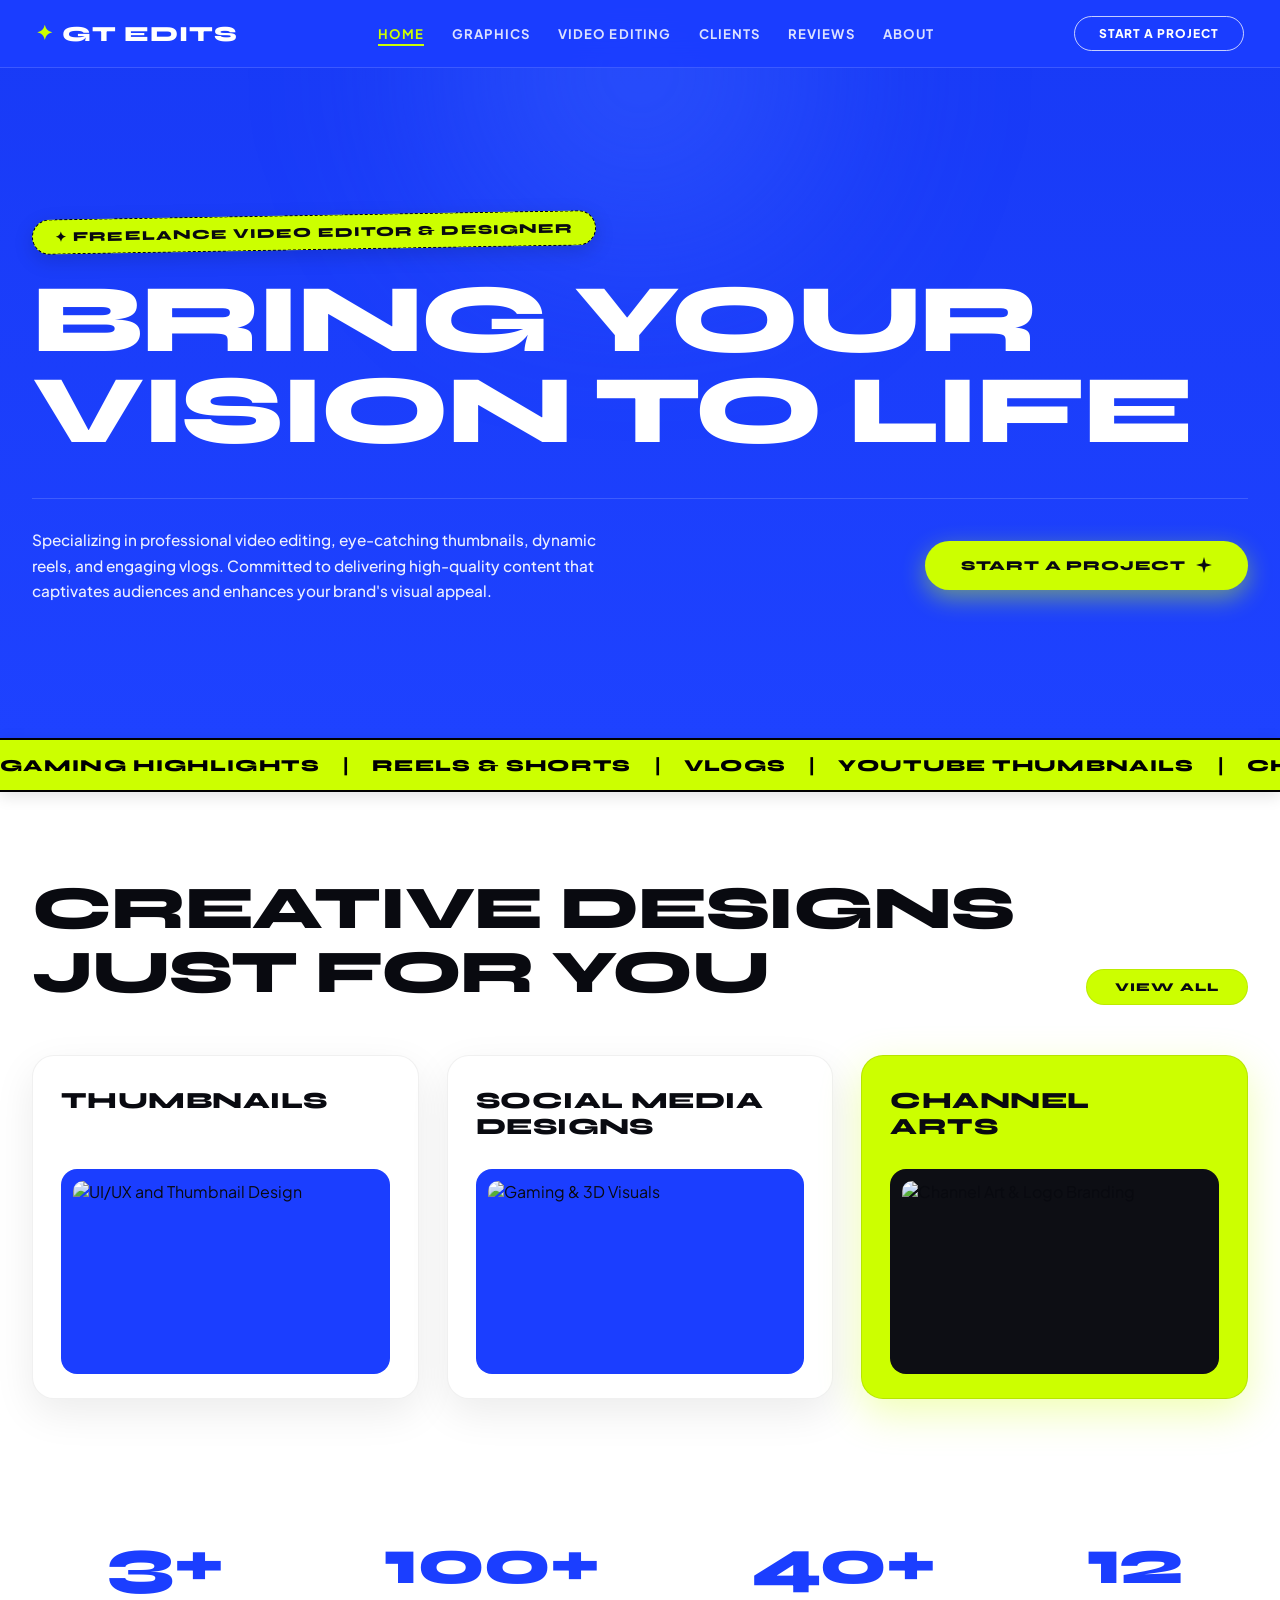
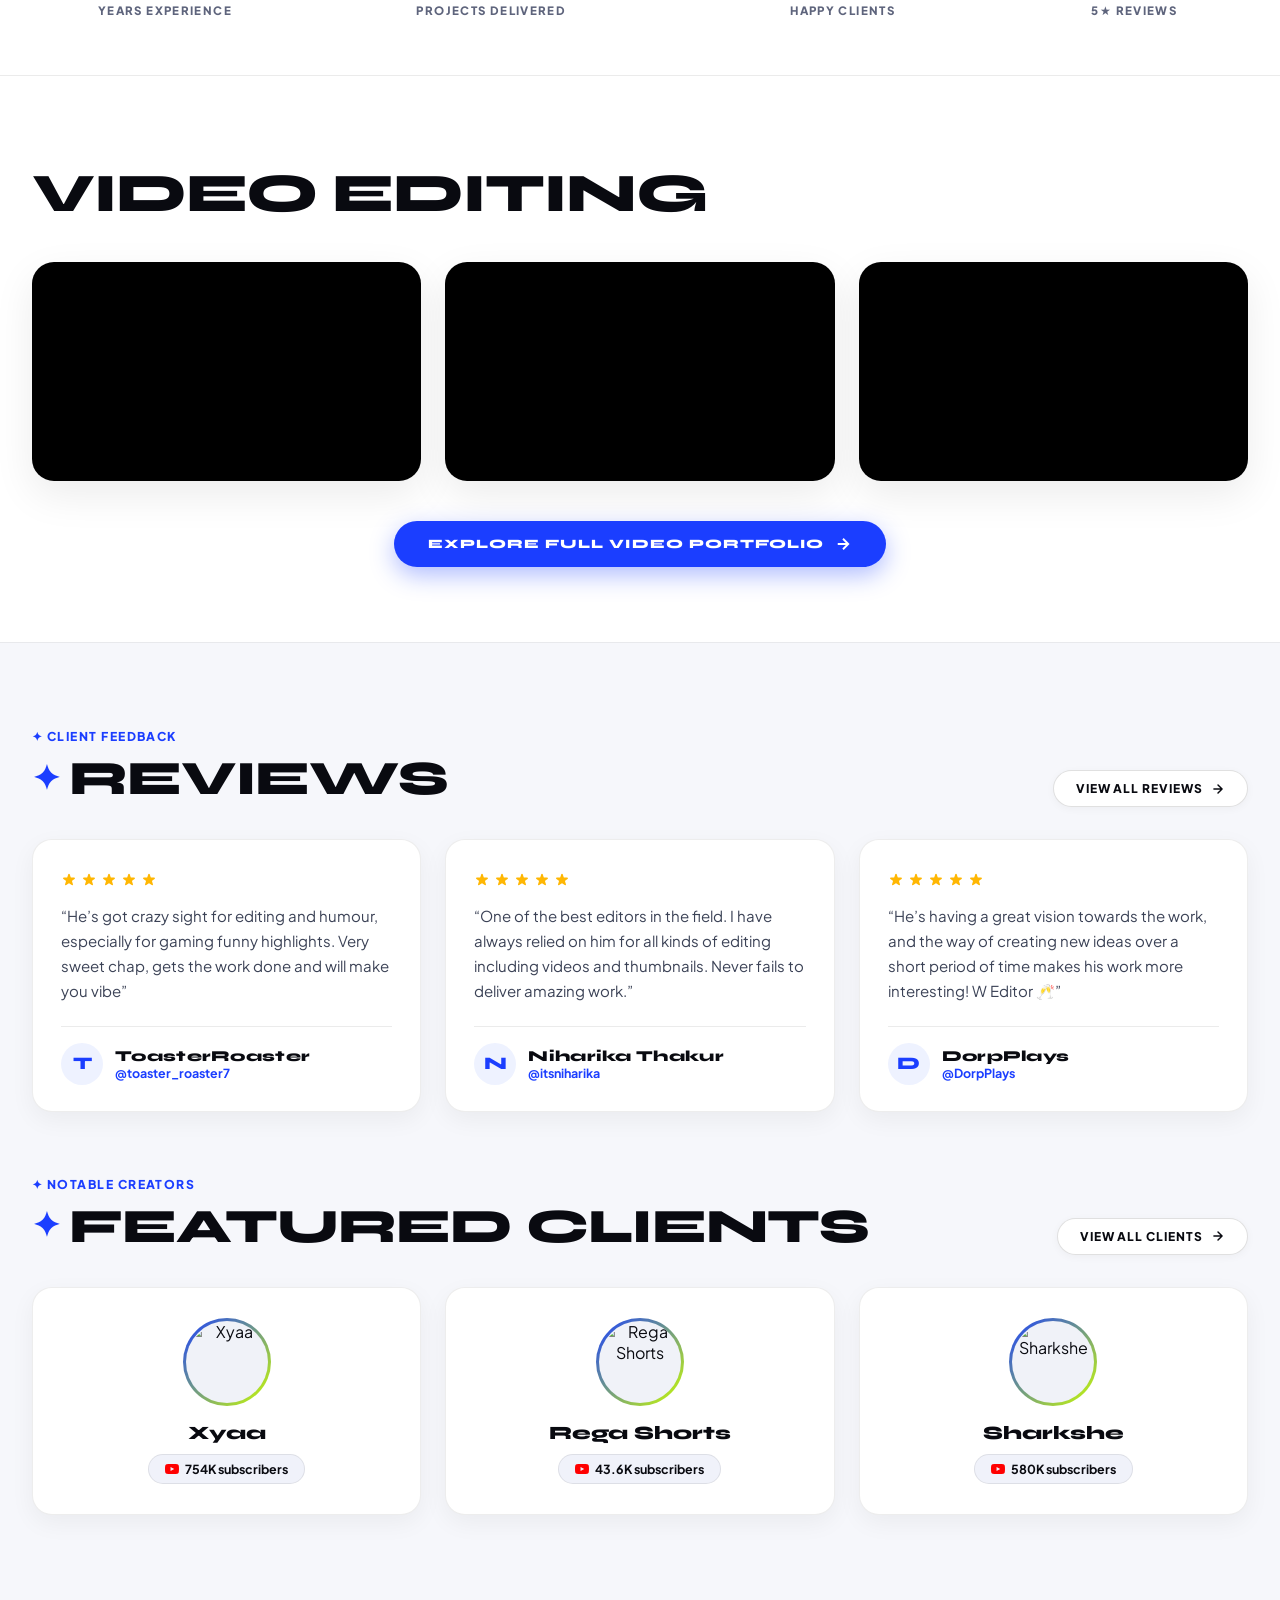
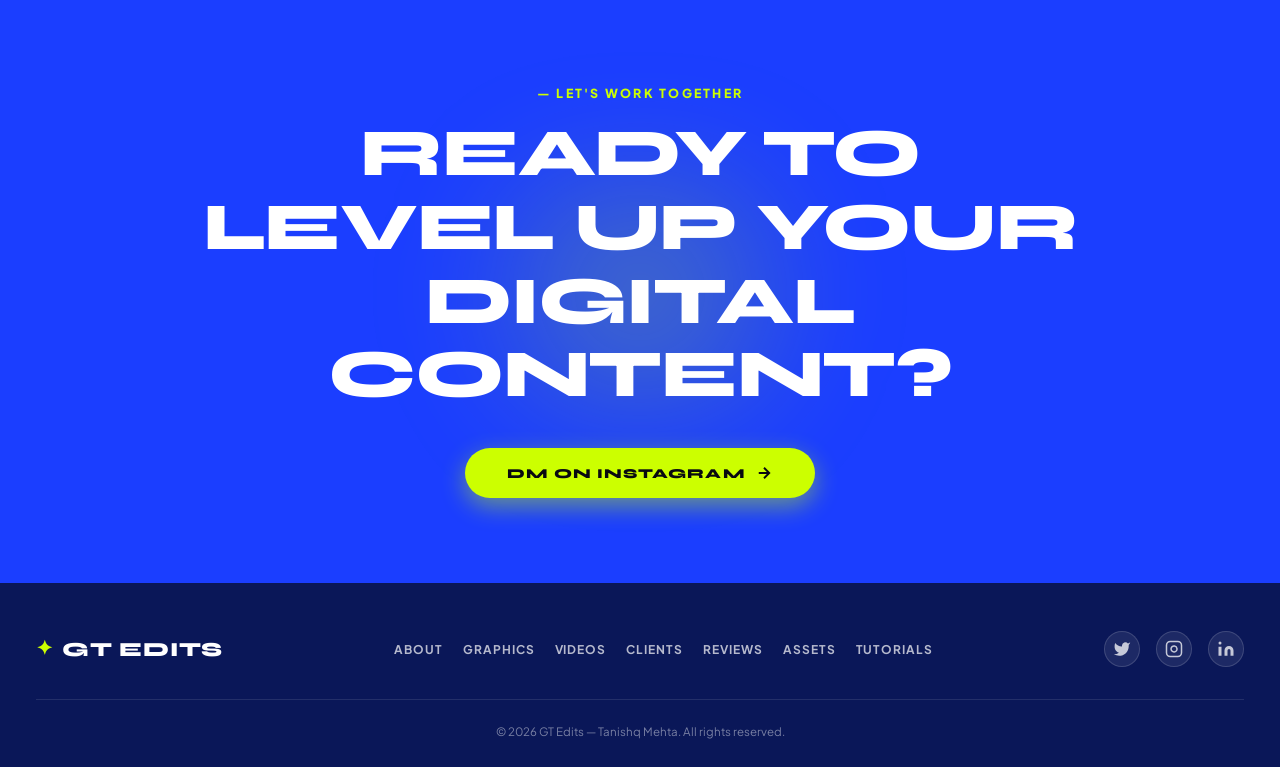
==== commit 7f085a7c: "Added Reviews and Clients on Home Page" ====
--- a/index.html
+++ b/index.html
@@ -41,7 +41,7 @@
   <link rel="preload" href="fonts/Helvetica-Bold.woff" as="font" type="font/woff" crossorigin>
 
   <link rel="icon" type="image/x-icon" href="GTLogo.ico">
-  <link rel="stylesheet" href="new.css?v=fresh4">
+  <link rel="stylesheet" href="new.css?v=fresh5">
 </head>
 
 <body data-page="Home">
@@ -237,6 +237,142 @@
     </div>
   </section>
 
+  <!-- TESTIMONIALS & FEATURED CLIENTS SECTION -->
+  <section class="testimonials-preview">
+    <div class="testimonials-container">
+      
+      <!-- SUBSECTION: 3 REVIEWS -->
+      <div class="testimonials-block">
+        <div class="testimonials-header">
+          <div class="testimonials-heading-group">
+            <span class="testimonials-tag">✦ CLIENT FEEDBACK</span>
+            <h2 class="testimonials-title">REVIEWS</h2>
+          </div>
+          <a href="Reviews.html" class="btn-pill-outline">
+            View All Reviews
+            <svg fill="none" stroke="currentColor" stroke-linecap="round" stroke-linejoin="round" stroke-width="2.5" viewBox="0 0 24 24">
+              <path d="M5 12h14M12 5l7 7-7 7"></path>
+            </svg>
+          </a>
+        </div>
+
+        <div class="home-reviews-grid">
+          <!-- Review 1 -->
+          <div class="home-review-card">
+            <div class="home-review-stars" aria-label="5 out of 5 stars">
+              <svg viewBox="0 0 20 20"><path d="M9.049 2.927c.3-.921 1.603-.921 1.902 0l1.07 3.292a1 1 0 00.95.69h3.462c.969 0 1.371 1.24.588 1.81l-2.8 2.034a1 1 0 00-.364 1.118l1.07 3.292c.3.921-.755 1.688-1.54 1.118l-2.8-2.034a1 1 0 00-1.175 0l-2.8 2.034c-.784.57-1.838-.197-1.539-1.118l1.07-3.292a1 1 0 00-.364-1.118L2.98 8.72c-.783-.57-.38-1.81.588-1.81h3.461a1 1 0 00.951-.69l1.07-3.292z"/></svg>
+              <svg viewBox="0 0 20 20"><path d="M9.049 2.927c.3-.921 1.603-.921 1.902 0l1.07 3.292a1 1 0 00.95.69h3.462c.969 0 1.371 1.24.588 1.81l-2.8 2.034a1 1 0 00-.364 1.118l1.07 3.292c.3.921-.755 1.688-1.54 1.118l-2.8-2.034a1 1 0 00-1.175 0l-2.8 2.034c-.784.57-1.838-.197-1.539-1.118l1.07-3.292a1 1 0 00-.364-1.118L2.98 8.72c-.783-.57-.38-1.81.588-1.81h3.461a1 1 0 00.951-.69l1.07-3.292z"/></svg>
+              <svg viewBox="0 0 20 20"><path d="M9.049 2.927c.3-.921 1.603-.921 1.902 0l1.07 3.292a1 1 0 00.95.69h3.462c.969 0 1.371 1.24.588 1.81l-2.8 2.034a1 1 0 00-.364 1.118l1.07 3.292c.3.921-.755 1.688-1.54 1.118l-2.8-2.034a1 1 0 00-1.175 0l-2.8 2.034c-.784.57-1.838-.197-1.539-1.118l1.07-3.292a1 1 0 00-.364-1.118L2.98 8.72c-.783-.57-.38-1.81.588-1.81h3.461a1 1 0 00.951-.69l1.07-3.292z"/></svg>
+              <svg viewBox="0 0 20 20"><path d="M9.049 2.927c.3-.921 1.603-.921 1.902 0l1.07 3.292a1 1 0 00.95.69h3.462c.969 0 1.371 1.24.588 1.81l-2.8 2.034a1 1 0 00-.364 1.118l1.07 3.292c.3.921-.755 1.688-1.54 1.118l-2.8-2.034a1 1 0 00-1.175 0l-2.8 2.034c-.784.57-1.838-.197-1.539-1.118l1.07-3.292a1 1 0 00-.364-1.118L2.98 8.72c-.783-.57-.38-1.81.588-1.81h3.461a1 1 0 00.951-.69l1.07-3.292z"/></svg>
+              <svg viewBox="0 0 20 20"><path d="M9.049 2.927c.3-.921 1.603-.921 1.902 0l1.07 3.292a1 1 0 00.95.69h3.462c.969 0 1.371 1.24.588 1.81l-2.8 2.034a1 1 0 00-.364 1.118l1.07 3.292c.3.921-.755 1.688-1.54 1.118l-2.8-2.034a1 1 0 00-1.175 0l-2.8 2.034c-.784.57-1.838-.197-1.539-1.118l1.07-3.292a1 1 0 00-.364-1.118L2.98 8.72c-.783-.57-.38-1.81.588-1.81h3.461a1 1 0 00.951-.69l1.07-3.292z"/></svg>
+            </div>
+            <p class="home-review-quote">“He’s got crazy sight for editing and humour, especially for gaming funny highlights. Very sweet chap, gets the work done and will make you vibe”</p>
+            <div class="home-review-author">
+              <div class="home-review-avatar-fallback">T</div>
+              <div class="home-review-author-info">
+                <span class="home-review-name">ToasterRoaster</span>
+                <span class="home-review-handle">@toaster_roaster7</span>
+              </div>
+            </div>
+          </div>
+
+          <!-- Review 2 -->
+          <div class="home-review-card">
+            <div class="home-review-stars" aria-label="5 out of 5 stars">
+              <svg viewBox="0 0 20 20"><path d="M9.049 2.927c.3-.921 1.603-.921 1.902 0l1.07 3.292a1 1 0 00.95.69h3.462c.969 0 1.371 1.24.588 1.81l-2.8 2.034a1 1 0 00-.364 1.118l1.07 3.292c.3.921-.755 1.688-1.54 1.118l-2.8-2.034a1 1 0 00-1.175 0l-2.8 2.034c-.784.57-1.838-.197-1.539-1.118l1.07-3.292a1 1 0 00-.364-1.118L2.98 8.72c-.783-.57-.38-1.81.588-1.81h3.461a1 1 0 00.951-.69l1.07-3.292z"/></svg>
+              <svg viewBox="0 0 20 20"><path d="M9.049 2.927c.3-.921 1.603-.921 1.902 0l1.07 3.292a1 1 0 00.95.69h3.462c.969 0 1.371 1.24.588 1.81l-2.8 2.034a1 1 0 00-.364 1.118l1.07 3.292c.3.921-.755 1.688-1.54 1.118l-2.8-2.034a1 1 0 00-1.175 0l-2.8 2.034c-.784.57-1.838-.197-1.539-1.118l1.07-3.292a1 1 0 00-.364-1.118L2.98 8.72c-.783-.57-.38-1.81.588-1.81h3.461a1 1 0 00.951-.69l1.07-3.292z"/></svg>
+              <svg viewBox="0 0 20 20"><path d="M9.049 2.927c.3-.921 1.603-.921 1.902 0l1.07 3.292a1 1 0 00.95.69h3.462c.969 0 1.371 1.24.588 1.81l-2.8 2.034a1 1 0 00-.364 1.118l1.07 3.292c.3.921-.755 1.688-1.54 1.118l-2.8-2.034a1 1 0 00-1.175 0l-2.8 2.034c-.784.57-1.838-.197-1.539-1.118l1.07-3.292a1 1 0 00-.364-1.118L2.98 8.72c-.783-.57-.38-1.81.588-1.81h3.461a1 1 0 00.951-.69l1.07-3.292z"/></svg>
+              <svg viewBox="0 0 20 20"><path d="M9.049 2.927c.3-.921 1.603-.921 1.902 0l1.07 3.292a1 1 0 00.95.69h3.462c.969 0 1.371 1.24.588 1.81l-2.8 2.034a1 1 0 00-.364 1.118l1.07 3.292c.3.921-.755 1.688-1.54 1.118l-2.8-2.034a1 1 0 00-1.175 0l-2.8 2.034c-.784.57-1.838-.197-1.539-1.118l1.07-3.292a1 1 0 00-.364-1.118L2.98 8.72c-.783-.57-.38-1.81.588-1.81h3.461a1 1 0 00.951-.69l1.07-3.292z"/></svg>
+              <svg viewBox="0 0 20 20"><path d="M9.049 2.927c.3-.921 1.603-.921 1.902 0l1.07 3.292a1 1 0 00.95.69h3.462c.969 0 1.371 1.24.588 1.81l-2.8 2.034a1 1 0 00-.364 1.118l1.07 3.292c.3.921-.755 1.688-1.54 1.118l-2.8-2.034a1 1 0 00-1.175 0l-2.8 2.034c-.784.57-1.838-.197-1.539-1.118l1.07-3.292a1 1 0 00-.364-1.118L2.98 8.72c-.783-.57-.38-1.81.588-1.81h3.461a1 1 0 00.951-.69l1.07-3.292z"/></svg>
+            </div>
+            <p class="home-review-quote">“One of the best editors in the field. I have always relied on him for all kinds of editing including videos and thumbnails. Never fails to deliver amazing work.”</p>
+            <div class="home-review-author">
+              <div class="home-review-avatar-fallback">N</div>
+              <div class="home-review-author-info">
+                <span class="home-review-name">Niharika Thakur</span>
+                <span class="home-review-handle">@itsniharika</span>
+              </div>
+            </div>
+          </div>
+
+          <!-- Review 3 -->
+          <div class="home-review-card">
+            <div class="home-review-stars" aria-label="5 out of 5 stars">
+              <svg viewBox="0 0 20 20"><path d="M9.049 2.927c.3-.921 1.603-.921 1.902 0l1.07 3.292a1 1 0 00.95.69h3.462c.969 0 1.371 1.24.588 1.81l-2.8 2.034a1 1 0 00-.364 1.118l1.07 3.292c.3.921-.755 1.688-1.54 1.118l-2.8-2.034a1 1 0 00-1.175 0l-2.8 2.034c-.784.57-1.838-.197-1.539-1.118l1.07-3.292a1 1 0 00-.364-1.118L2.98 8.72c-.783-.57-.38-1.81.588-1.81h3.461a1 1 0 00.951-.69l1.07-3.292z"/></svg>
+              <svg viewBox="0 0 20 20"><path d="M9.049 2.927c.3-.921 1.603-.921 1.902 0l1.07 3.292a1 1 0 00.95.69h3.462c.969 0 1.371 1.24.588 1.81l-2.8 2.034a1 1 0 00-.364 1.118l1.07 3.292c.3.921-.755 1.688-1.54 1.118l-2.8-2.034a1 1 0 00-1.175 0l-2.8 2.034c-.784.57-1.838-.197-1.539-1.118l1.07-3.292a1 1 0 00-.364-1.118L2.98 8.72c-.783-.57-.38-1.81.588-1.81h3.461a1 1 0 00.951-.69l1.07-3.292z"/></svg>
+              <svg viewBox="0 0 20 20"><path d="M9.049 2.927c.3-.921 1.603-.921 1.902 0l1.07 3.292a1 1 0 00.95.69h3.462c.969 0 1.371 1.24.588 1.81l-2.8 2.034a1 1 0 00-.364 1.118l1.07 3.292c.3.921-.755 1.688-1.54 1.118l-2.8-2.034a1 1 0 00-1.175 0l-2.8 2.034c-.784.57-1.838-.197-1.539-1.118l1.07-3.292a1 1 0 00-.364-1.118L2.98 8.72c-.783-.57-.38-1.81.588-1.81h3.461a1 1 0 00.951-.69l1.07-3.292z"/></svg>
+              <svg viewBox="0 0 20 20"><path d="M9.049 2.927c.3-.921 1.603-.921 1.902 0l1.07 3.292a1 1 0 00.95.69h3.462c.969 0 1.371 1.24.588 1.81l-2.8 2.034a1 1 0 00-.364 1.118l1.07 3.292c.3.921-.755 1.688-1.54 1.118l-2.8-2.034a1 1 0 00-1.175 0l-2.8 2.034c-.784.57-1.838-.197-1.539-1.118l1.07-3.292a1 1 0 00-.364-1.118L2.98 8.72c-.783-.57-.38-1.81.588-1.81h3.461a1 1 0 00.951-.69l1.07-3.292z"/></svg>
+              <svg viewBox="0 0 20 20"><path d="M9.049 2.927c.3-.921 1.603-.921 1.902 0l1.07 3.292a1 1 0 00.95.69h3.462c.969 0 1.371 1.24.588 1.81l-2.8 2.034a1 1 0 00-.364 1.118l1.07 3.292c.3.921-.755 1.688-1.54 1.118l-2.8-2.034a1 1 0 00-1.175 0l-2.8 2.034c-.784.57-1.838-.197-1.539-1.118l1.07-3.292a1 1 0 00-.364-1.118L2.98 8.72c-.783-.57-.38-1.81.588-1.81h3.461a1 1 0 00.951-.69l1.07-3.292z"/></svg>
+            </div>
+            <p class="home-review-quote">“He’s having a great vision towards the work, and the way of creating new ideas over a short period of time makes his work more interesting! W Editor 🥂”</p>
+            <div class="home-review-author">
+              <div class="home-review-avatar-fallback">D</div>
+              <div class="home-review-author-info">
+                <span class="home-review-name">DorpPlays</span>
+                <span class="home-review-handle">@DorpPlays</span>
+              </div>
+            </div>
+          </div>
+        </div>
+      </div>
+
+      <!-- SUBSECTION: 3 FEATURED CLIENTS -->
+      <div class="testimonials-block">
+        <div class="testimonials-header">
+          <div class="testimonials-heading-group">
+            <span class="testimonials-tag">✦ NOTABLE CREATORS</span>
+            <h2 class="testimonials-title">FEATURED CLIENTS</h2>
+          </div>
+          <a href="Clients.html" class="btn-pill-outline">
+            View All Clients
+            <svg fill="none" stroke="currentColor" stroke-linecap="round" stroke-linejoin="round" stroke-width="2.5" viewBox="0 0 24 24">
+              <path d="M5 12h14M12 5l7 7-7 7"></path>
+            </svg>
+          </a>
+        </div>
+
+        <div class="home-clients-grid">
+          <!-- Client 1 -->
+          <a href="https://www.youtube.com/@XyaaLive" target="_blank" rel="noopener noreferrer" class="home-client-card">
+            <div class="home-client-avatar-wrapper">
+              <img src="https://yt3.ggpht.com/yhkOZucFUPkcm9d5r9pBYQUS9fxD__NeYI_uUBE2idbcKKXKda7zyqUjGylSrieT-W6LybBc-w=s240-c-k-c0x00ffffff-no-rj" alt="Xyaa" loading="lazy" referrerpolicy="no-referrer">
+            </div>
+            <span class="home-client-name">Xyaa</span>
+            <span class="home-client-subs">
+              <svg viewBox="0 0 24 24" width="14" height="14" fill="#ff0000" aria-hidden="true"><path d="M23.498 6.186a3.016 3.016 0 0 0-2.122-2.136C19.505 3.545 12 3.545 12 3.545s-7.505 0-9.377.505A3.017 3.017 0 0 0 .502 6.186C0 8.07 0 12 0 12s0 3.93.502 5.814a3.016 3.016 0 0 0 2.122 2.136c1.871.505 9.376.505 9.376.505s7.505 0 9.377-.505a3.015 3.015 0 0 0 2.122-2.136C24 15.93 24 12 24 12s0-3.93-.502-5.814zM9.545 15.568V8.432L15.818 12l-6.273 3.568z"/></svg>
+              754K subscribers
+            </span>
+          </a>
+
+          <!-- Client 2 -->
+          <a href="https://www.youtube.com/@Regashorts12" target="_blank" rel="noopener noreferrer" class="home-client-card">
+            <div class="home-client-avatar-wrapper">
+              <img src="https://yt3.ggpht.com/K7-JuTkmHpAPP_cthjkeFKTxyEiht1r-zd3VG_MHvXESQDu4R23SJH2kq95DaAVVA4wIHdtZ_7Q=s240-c-k-c0x00ffffff-no-rj" alt="Rega Shorts" loading="lazy" referrerpolicy="no-referrer">
+            </div>
+            <span class="home-client-name">Rega Shorts</span>
+            <span class="home-client-subs">
+              <svg viewBox="0 0 24 24" width="14" height="14" fill="#ff0000" aria-hidden="true"><path d="M23.498 6.186a3.016 3.016 0 0 0-2.122-2.136C19.505 3.545 12 3.545 12 3.545s-7.505 0-9.377.505A3.017 3.017 0 0 0 .502 6.186C0 8.07 0 12 0 12s0 3.93.502 5.814a3.016 3.016 0 0 0 2.122 2.136c1.871.505 9.376.505 9.376.505s7.505 0 9.377-.505a3.015 3.015 0 0 0 2.122-2.136C24 15.93 24 12 24 12s0-3.93-.502-5.814zM9.545 15.568V8.432L15.818 12l-6.273 3.568z"/></svg>
+              43.6K subscribers
+            </span>
+          </a>
+
+          <!-- Client 3 -->
+          <a href="https://www.youtube.com/@SHARKSHE" target="_blank" rel="noopener noreferrer" class="home-client-card">
+            <div class="home-client-avatar-wrapper">
+              <img src="https://yt3.ggpht.com/4-A84FYXRhxmlpEJ9pOcW-rfjFhcPHVfpq5yic4RNGWODcK3Mk7JKomROOklAM7okFeXRugg4pw=s240-c-k-c0x00ffffff-no-rj" alt="Sharkshe" loading="lazy" referrerpolicy="no-referrer">
+            </div>
+            <span class="home-client-name">Sharkshe</span>
+            <span class="home-client-subs">
+              <svg viewBox="0 0 24 24" width="14" height="14" fill="#ff0000" aria-hidden="true"><path d="M23.498 6.186a3.016 3.016 0 0 0-2.122-2.136C19.505 3.545 12 3.545 12 3.545s-7.505 0-9.377.505A3.017 3.017 0 0 0 .502 6.186C0 8.07 0 12 0 12s0 3.93.502 5.814a3.016 3.016 0 0 0 2.122 2.136c1.871.505 9.376.505 9.376.505s7.505 0 9.377-.505a3.015 3.015 0 0 0 2.122-2.136C24 15.93 24 12 24 12s0-3.93-.502-5.814zM9.545 15.568V8.432L15.818 12l-6.273 3.568z"/></svg>
+              580K subscribers
+            </span>
+          </a>
+        </div>
+      </div>
+
+    </div>
+  </section>
+
   <!-- CONTACT CTA -->
   <section class="contact-cta">
     <p class="tagline">— Let's Work Together</p>
--- a/new.css
+++ b/new.css
@@ -1154,6 +1154,291 @@
   text-align: center;
 }
 
+/* ── HOME TESTIMONIALS & FEATURED CLIENTS SECTION ── */
+.testimonials-preview {
+  padding: 85px 32px;
+  background: var(--light-bg, #f6f7fb);
+  border-top: 1px solid rgba(0, 0, 0, 0.06);
+}
+
+.testimonials-container {
+  max-width: 1240px;
+  margin: 0 auto;
+}
+
+.testimonials-block {
+  margin-bottom: 64px;
+}
+
+.testimonials-block:last-child {
+  margin-bottom: 0;
+}
+
+.testimonials-header {
+  display: flex;
+  justify-content: space-between;
+  align-items: flex-end;
+  flex-wrap: wrap;
+  gap: 16px;
+  margin-bottom: 32px;
+}
+
+.testimonials-heading-group {
+  display: flex;
+  flex-direction: column;
+  gap: 6px;
+}
+
+.testimonials-tag {
+  font-family: var(--font-body);
+  font-size: 0.76rem;
+  font-weight: 800;
+  letter-spacing: 0.12em;
+  text-transform: uppercase;
+  color: var(--blue-primary);
+}
+
+.testimonials-title {
+  font-family: var(--font-display);
+  font-size: clamp(1.8rem, 4.2vw, 3rem);
+  font-weight: 900;
+  letter-spacing: -0.02em;
+  color: var(--text-dark);
+  text-transform: uppercase;
+  display: flex;
+  align-items: center;
+  gap: 10px;
+}
+
+.testimonials-title::before {
+  content: '✦';
+  color: var(--blue-primary);
+  font-size: 0.7em;
+}
+
+.btn-pill-outline {
+  display: inline-flex;
+  align-items: center;
+  gap: 8px;
+  color: var(--text-dark);
+  font-family: var(--font-body);
+  font-size: 0.75rem;
+  font-weight: 800;
+  letter-spacing: 0.08em;
+  text-transform: uppercase;
+  text-decoration: none;
+  background: #ffffff;
+  border: 1.5px solid rgba(0, 0, 0, 0.12);
+  padding: 10px 22px;
+  border-radius: var(--radius-pill);
+  transition: all 0.25s ease;
+  box-shadow: 0 2px 8px rgba(0, 0, 0, 0.04);
+}
+
+.btn-pill-outline:hover {
+  background: var(--neon-lime);
+  border-color: var(--neon-lime);
+  color: var(--text-dark);
+  transform: translateY(-2px);
+  box-shadow: 0 6px 18px rgba(204, 255, 0, 0.4);
+}
+
+.btn-pill-outline svg {
+  width: 14px;
+  height: 14px;
+  transition: transform 0.2s ease;
+}
+
+.btn-pill-outline:hover svg {
+  transform: translateX(3px);
+}
+
+/* Home Reviews Grid */
+.home-reviews-grid {
+  display: grid;
+  grid-template-columns: repeat(3, 1fr);
+  gap: 24px;
+}
+
+.home-review-card {
+  background: #ffffff;
+  border: 1.5px solid rgba(0, 0, 0, 0.07);
+  border-radius: 20px;
+  padding: 32px 28px 26px;
+  display: flex;
+  flex-direction: column;
+  position: relative;
+  box-shadow: 0 8px 24px rgba(0, 0, 0, 0.05);
+  transition: transform 0.3s cubic-bezier(0.34, 1.56, 0.64, 1), border-color 0.3s ease, box-shadow 0.3s ease;
+}
+
+.home-review-card:hover {
+  border-color: var(--blue-primary);
+  transform: translateY(-6px);
+  box-shadow: 0 16px 40px rgba(27, 62, 255, 0.15);
+}
+
+.home-review-stars {
+  display: flex;
+  gap: 4px;
+  color: #ffb703;
+  margin-bottom: 16px;
+}
+
+.home-review-stars svg {
+  width: 16px;
+  height: 16px;
+  fill: currentColor;
+}
+
+.home-review-quote {
+  font-size: 0.94rem;
+  line-height: 1.65;
+  color: #3b4256;
+  flex-grow: 1;
+  margin-bottom: 22px;
+}
+
+.home-review-author {
+  display: flex;
+  align-items: center;
+  gap: 12px;
+  padding-top: 16px;
+  border-top: 1px solid rgba(0, 0, 0, 0.08);
+}
+
+.home-review-avatar-fallback {
+  width: 42px;
+  height: 42px;
+  border-radius: 50%;
+  background: #eef2ff;
+  color: var(--blue-primary);
+  font-family: var(--font-display);
+  font-weight: 900;
+  font-size: 1.1rem;
+  display: flex;
+  align-items: center;
+  justify-content: center;
+  flex-shrink: 0;
+}
+
+.home-review-author-info {
+  display: flex;
+  flex-direction: column;
+  min-width: 0;
+}
+
+.home-review-name {
+  font-family: var(--font-display);
+  font-size: 0.95rem;
+  font-weight: 800;
+  letter-spacing: 0.02em;
+  color: var(--text-dark);
+  white-space: nowrap;
+  overflow: hidden;
+  text-overflow: ellipsis;
+}
+
+.home-review-handle {
+  font-size: 0.78rem;
+  color: var(--blue-primary);
+  font-weight: 700;
+}
+
+/* Home Clients Grid */
+.home-clients-grid {
+  display: grid;
+  grid-template-columns: repeat(3, 1fr);
+  gap: 24px;
+}
+
+.home-client-card {
+  background: #ffffff;
+  border: 1.5px solid rgba(0, 0, 0, 0.07);
+  border-radius: 20px;
+  padding: 30px 24px;
+  display: flex;
+  flex-direction: column;
+  align-items: center;
+  text-align: center;
+  text-decoration: none;
+  color: inherit;
+  box-shadow: 0 8px 24px rgba(0, 0, 0, 0.05);
+  transition: transform 0.3s cubic-bezier(0.34, 1.56, 0.64, 1), border-color 0.3s ease, box-shadow 0.3s ease;
+}
+
+.home-client-card:hover {
+  transform: translateY(-6px);
+  border-color: var(--blue-primary);
+  box-shadow: 0 16px 36px rgba(27, 62, 255, 0.16);
+}
+
+.home-client-avatar-wrapper {
+  width: 88px;
+  height: 88px;
+  border-radius: 50%;
+  padding: 3px;
+  background: linear-gradient(135deg, var(--blue-primary), var(--neon-lime));
+  margin-bottom: 16px;
+  display: flex;
+  align-items: center;
+  justify-content: center;
+  transition: transform 0.3s ease;
+}
+
+.home-client-card:hover .home-client-avatar-wrapper {
+  transform: scale(1.06);
+}
+
+.home-client-avatar-wrapper img {
+  width: 100%;
+  height: 100%;
+  border-radius: 50%;
+  object-fit: cover;
+  background: #f0f2f8;
+  display: block;
+}
+
+.home-client-name {
+  font-family: var(--font-display);
+  font-size: 1.18rem;
+  font-weight: 800;
+  color: var(--text-dark);
+  margin-bottom: 10px;
+}
+
+.home-client-subs {
+  display: inline-flex;
+  align-items: center;
+  gap: 6px;
+  background: #f0f2fa;
+  border: 1px solid rgba(0, 0, 0, 0.08);
+  padding: 6px 16px;
+  border-radius: 9999px;
+  font-size: 0.78rem;
+  font-weight: 700;
+  color: var(--text-dark);
+  transition: all 0.2s ease;
+}
+
+.home-client-subs svg {
+  flex-shrink: 0;
+}
+
+.home-client-card:hover .home-client-subs {
+  background: var(--neon-lime);
+  border-color: var(--neon-lime);
+  color: var(--text-dark);
+}
+
+@media (max-width: 900px) {
+  .home-reviews-grid,
+  .home-clients-grid {
+    grid-template-columns: 1fr;
+    gap: 18px;
+  }
+}
+
 /* ── CONTACT CTA (High-impact Electric Blue & Neon Button) ── */
 .contact-cta {
   background: var(--blue-primary);
